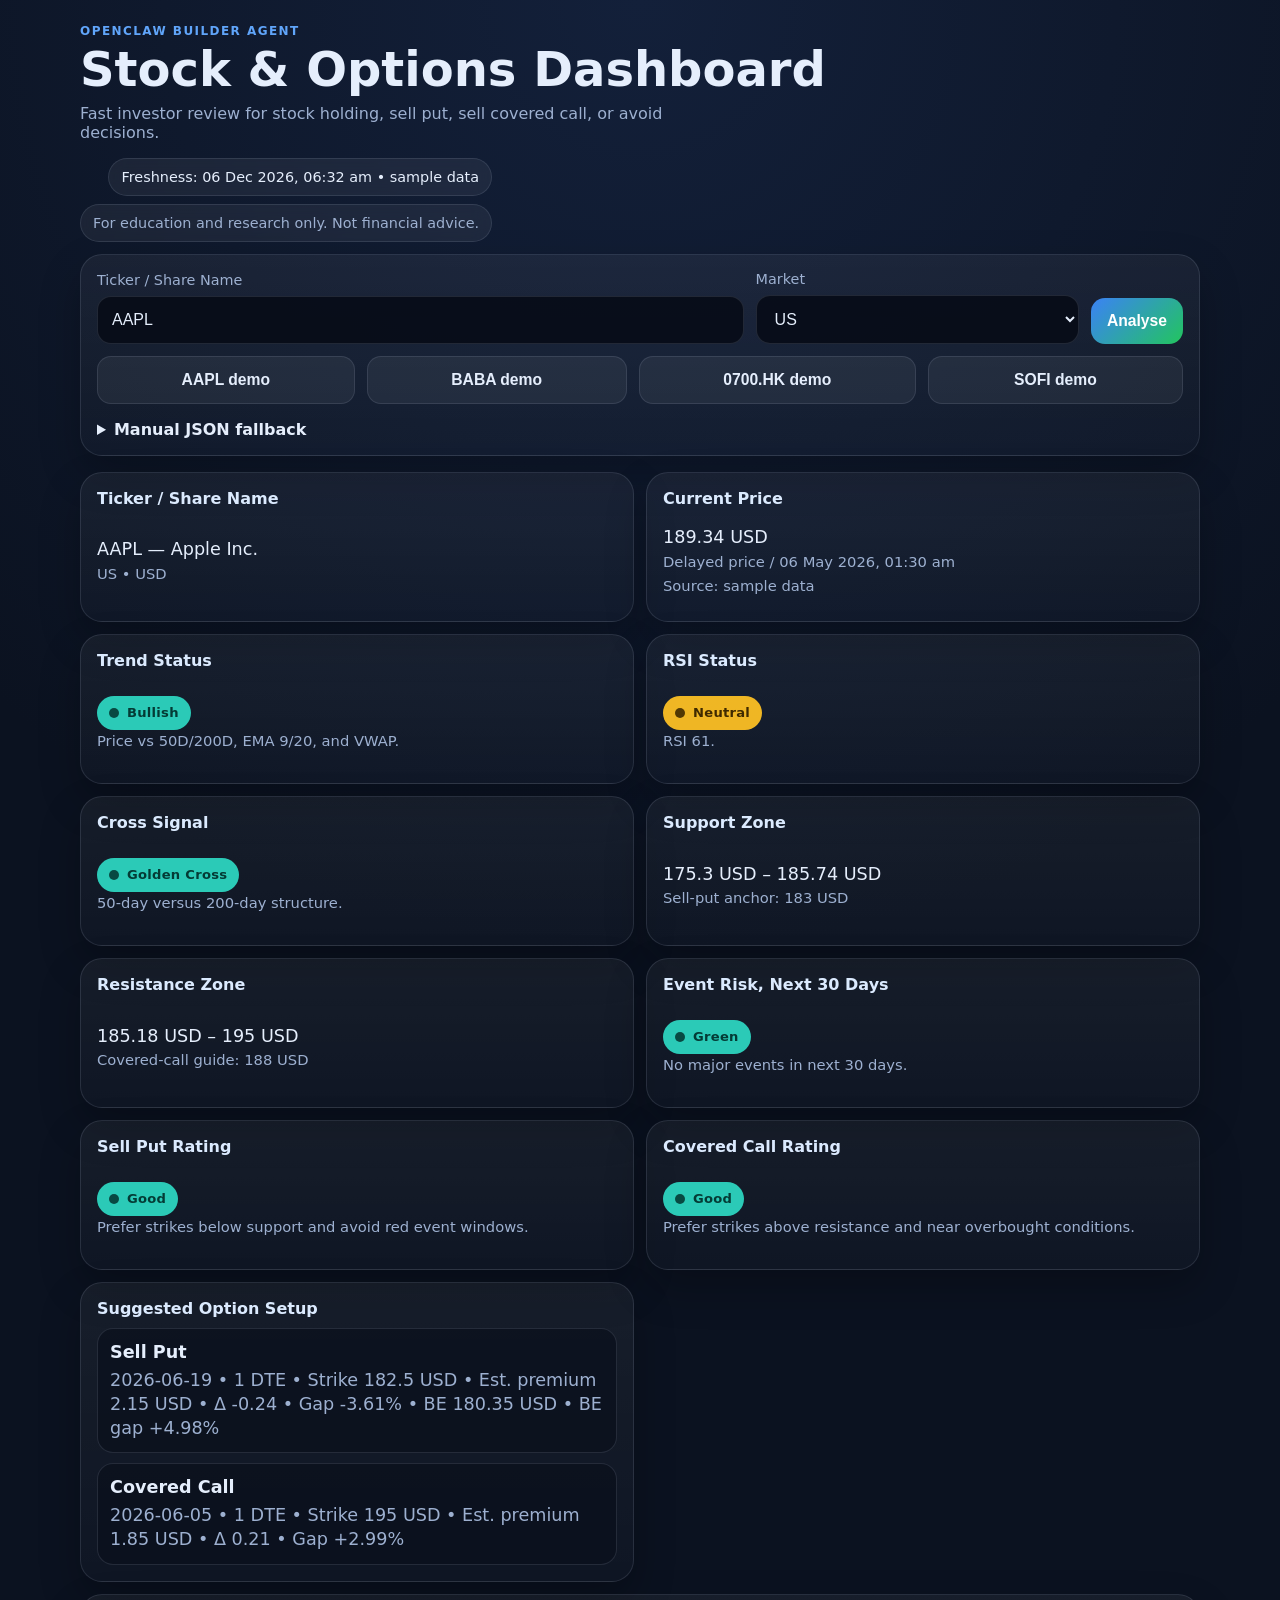
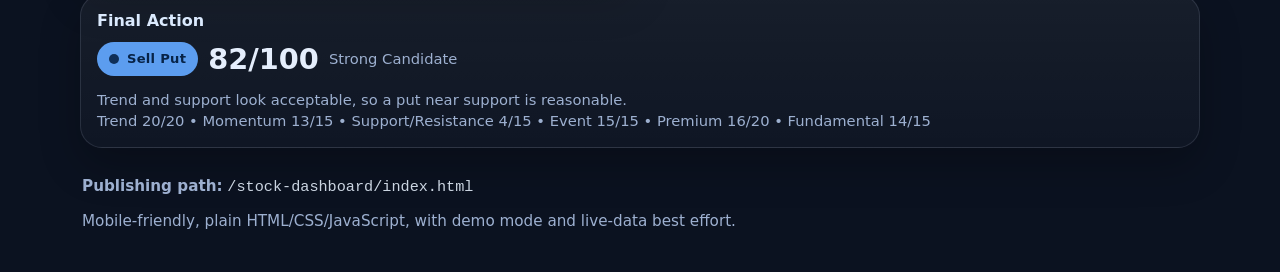
==== stock-dashboard/index.html @ 0b7c3c91 "Add stock options dashboard" ====
<!DOCTYPE html>
<html lang="en">
<head>
  <meta charset="UTF-8" />
  <meta name="viewport" content="width=device-width, initial-scale=1.0" />
  <meta name="description" content="Compact stock and options analysis dashboard" />
  <title>Stock & Options Dashboard</title>
  <link rel="stylesheet" href="styles.css" />
</head>
<body>
  <header class="hero">
    <div class="hero__copy">
      <p class="eyebrow">OpenClaw Builder Agent</p>
      <h1>Stock & Options Dashboard</h1>
      <p class="lede">Fast investor review for stock holding, sell put, sell covered call, or avoid decisions.</p>
    </div>
    <div class="hero__meta">
      <div class="meta-pill" id="freshness">Freshness: --</div>
      <div class="meta-pill meta-pill--muted">For education and research only. Not financial advice.</div>
    </div>
  </header>

  <main class="shell">
    <section class="controls card">
      <div class="controls__row">
        <label>
          Ticker / Share Name
          <input id="tickerInput" type="text" placeholder="AAPL, BABA, 0700.HK, SOFI" />
        </label>
        <label>
          Market
          <select id="marketSelect">
            <option>US</option>
            <option>HK</option>
            <option>SG</option>
            <option>ETF</option>
            <option>Other</option>
          </select>
        </label>
        <button id="analyzeBtn" class="btn btn--primary">Analyse</button>
      </div>

      <div class="controls__row controls__row--wrap">
        <button class="btn btn--ghost sample-btn" data-sample="AAPL">AAPL demo</button>
        <button class="btn btn--ghost sample-btn" data-sample="BABA">BABA demo</button>
        <button class="btn btn--ghost sample-btn" data-sample="0700.HK">0700.HK demo</button>
        <button class="btn btn--ghost sample-btn" data-sample="SOFI">SOFI demo</button>
      </div>

      <details class="manual">
        <summary>Manual JSON fallback</summary>
        <p>Paste a JSON object here if live retrieval fails.</p>
        <textarea id="manualJson" spellcheck="false" rows="10">{
  "ticker": "AAPL",
  "company": "Apple Inc.",
  "market": "US",
  "currency": "USD",
  "price": 189.34,
  "priceTimestamp": "2026-05-06T09:30:00+08:00",
  "ma50": 182.1,
  "ma200": 175.3,
  "ema9": 188.7,
  "ema20": 186.9,
  "vwap": 188.0,
  "rsi": 61,
  "support": 183.0,
  "resistance": 195.0,
  "events": [
    {"date": "2026-05-12", "label": "Earnings", "type": "earnings"}
  ]
}</textarea>
        <div class="controls__row controls__row--wrap manual__actions">
          <button id="applyJsonBtn" class="btn btn--ghost">Use JSON</button>
          <span class="hint">Accepts fields like price, ma50, ma200, rsi, support, resistance, events, optionChain.</span>
        </div>
      </details>
    </section>

    <section id="result" class="dashboard card-grid" aria-live="polite"></section>

    <section class="footer-note">
      <p><strong>Publishing path:</strong> <code>/stock-dashboard/index.html</code></p>
      <p>Mobile-friendly, plain HTML/CSS/JavaScript, with demo mode and live-data best effort.</p>
    </section>
  </main>

  <script src="app.js"></script>
</body>
</html>
---- stock-dashboard/styles.css ----
:root {
  --bg: #0b1220;
  --panel: #121a2d;
  --panel-2: #0f1728;
  --text: #e5eefc;
  --muted: #9db0d0;
  --line: rgba(148, 163, 184, 0.18);
  --green: #2dd4bf;
  --yellow: #fbbf24;
  --red: #fb7185;
  --blue: #60a5fa;
  --shadow: 0 18px 42px rgba(0, 0, 0, 0.24);
}

* { box-sizing: border-box; }
html, body { margin: 0; min-height: 100%; }
body {
  font-family: Inter, system-ui, -apple-system, BlinkMacSystemFont, "Segoe UI", sans-serif;
  background: radial-gradient(circle at top, #13203a 0%, var(--bg) 48%);
  color: var(--text);
}

.hero, .shell { width: min(1120px, calc(100% - 24px)); margin: 0 auto; }
.hero {
  padding: 24px 0 12px;
  display: flex; gap: 16px; align-items: flex-end; justify-content: space-between; flex-wrap: wrap;
}
.hero h1 { margin: 0; font-size: clamp(1.8rem, 4vw, 3rem); line-height: 1.05; }
.eyebrow {
  margin: 0 0 6px; text-transform: uppercase; letter-spacing: .12em; color: var(--blue); font-size: .75rem; font-weight: 700;
}
.lede { margin: 10px 0 0; color: var(--muted); max-width: 60ch; }
.hero__meta { display: flex; flex-direction: column; gap: 8px; align-items: flex-end; }
.meta-pill {
  padding: 10px 12px; border-radius: 999px; background: rgba(255,255,255,0.06); border: 1px solid var(--line);
  backdrop-filter: blur(8px); font-size: .9rem;
}
.meta-pill--muted { color: var(--muted); }

.card {
  background: linear-gradient(180deg, rgba(255,255,255,0.05), rgba(255,255,255,0.02));
  border: 1px solid var(--line); border-radius: 22px; box-shadow: var(--shadow);
}
.controls { padding: 16px; margin-bottom: 16px; }
.controls__row { display: grid; grid-template-columns: 1.4fr .7fr auto; gap: 12px; align-items: end; }
.controls__row--wrap { grid-template-columns: repeat(auto-fit, minmax(120px, auto)); margin-top: 12px; }
label { display: grid; gap: 8px; color: var(--muted); font-size: .9rem; }
input, select, textarea {
  width: 100%; border-radius: 14px; border: 1px solid var(--line); background: rgba(8, 13, 25, 0.95); color: var(--text);
  padding: 14px 14px; font-size: 1rem; outline: none;
}
textarea { resize: vertical; min-height: 220px; font-family: ui-monospace, SFMono-Regular, Consolas, monospace; }
input:focus, select:focus, textarea:focus { border-color: rgba(96, 165, 250, 0.75); box-shadow: 0 0 0 3px rgba(96,165,250,.15); }
.btn {
  border: 0; border-radius: 14px; padding: 14px 16px; font-weight: 700; font-size: .98rem; cursor: pointer;
}
.btn--primary { background: linear-gradient(135deg, #3b82f6, #22c55e); color: white; }
.btn--ghost { background: rgba(255,255,255,0.06); color: var(--text); border: 1px solid var(--line); }
.btn:hover { transform: translateY(-1px); }
.manual { margin-top: 16px; }
.manual summary { cursor: pointer; font-weight: 700; }
.manual p { color: var(--muted); margin: 8px 0 12px; }
.manual__actions { align-items: center; }
.hint { color: var(--muted); font-size: .9rem; }

.card-grid {
  display: grid;
  grid-template-columns: repeat(2, minmax(0, 1fr));
  gap: 12px;
}
.field {
  padding: 16px;
  min-height: 150px;
  display: grid;
  gap: 10px;
}
.field h2 { margin: 0; font-size: 1rem; color: #dbeafe; }
.field__value { font-size: 1.1rem; line-height: 1.35; }
.field__small { color: var(--muted); font-size: .92rem; line-height: 1.45; }
.field--full { grid-column: 1 / -1; }
.badge {
  display: inline-flex; align-items: center; gap: 8px; width: fit-content; padding: 8px 12px;
  border-radius: 999px; font-size: .82rem; font-weight: 700; letter-spacing: .02em;
}
.badge::before { content: ""; width: 10px; height: 10px; border-radius: 50%; background: currentColor; opacity: .9; }
.green { color: #043b35; background: rgba(45, 212, 191, 0.95); }
.yellow { color: #3f2a00; background: rgba(251, 191, 36, 0.95); }
.red { color: #4b1020; background: rgba(251, 113, 133, 0.95); }
.blue { color: #072347; background: rgba(96, 165, 250, 0.95); }
.neutral { color: #0f172a; background: rgba(226, 232, 240, 0.9); }
.stack { display: grid; gap: 10px; }
.setup-item { padding: 12px; border-radius: 16px; border: 1px solid var(--line); background: rgba(10,16,29,.72); }
.setup-item strong { display: block; margin-bottom: 4px; }
.setup-item span { color: var(--muted); }
.score-row { display: flex; gap: 10px; flex-wrap: wrap; align-items: center; }
.score { font-size: 1.8rem; font-weight: 800; }
.footer-note { color: var(--muted); padding: 14px 2px 28px; font-size: .95rem; }
.footer-note code { color: #cbd5e1; }

@media (max-width: 780px) {
  .hero { align-items: flex-start; }
  .hero__meta { align-items: flex-start; }
  .controls__row { grid-template-columns: 1fr; }
  .card-grid { grid-template-columns: 1fr; }
  .field--full { grid-column: auto; }
}
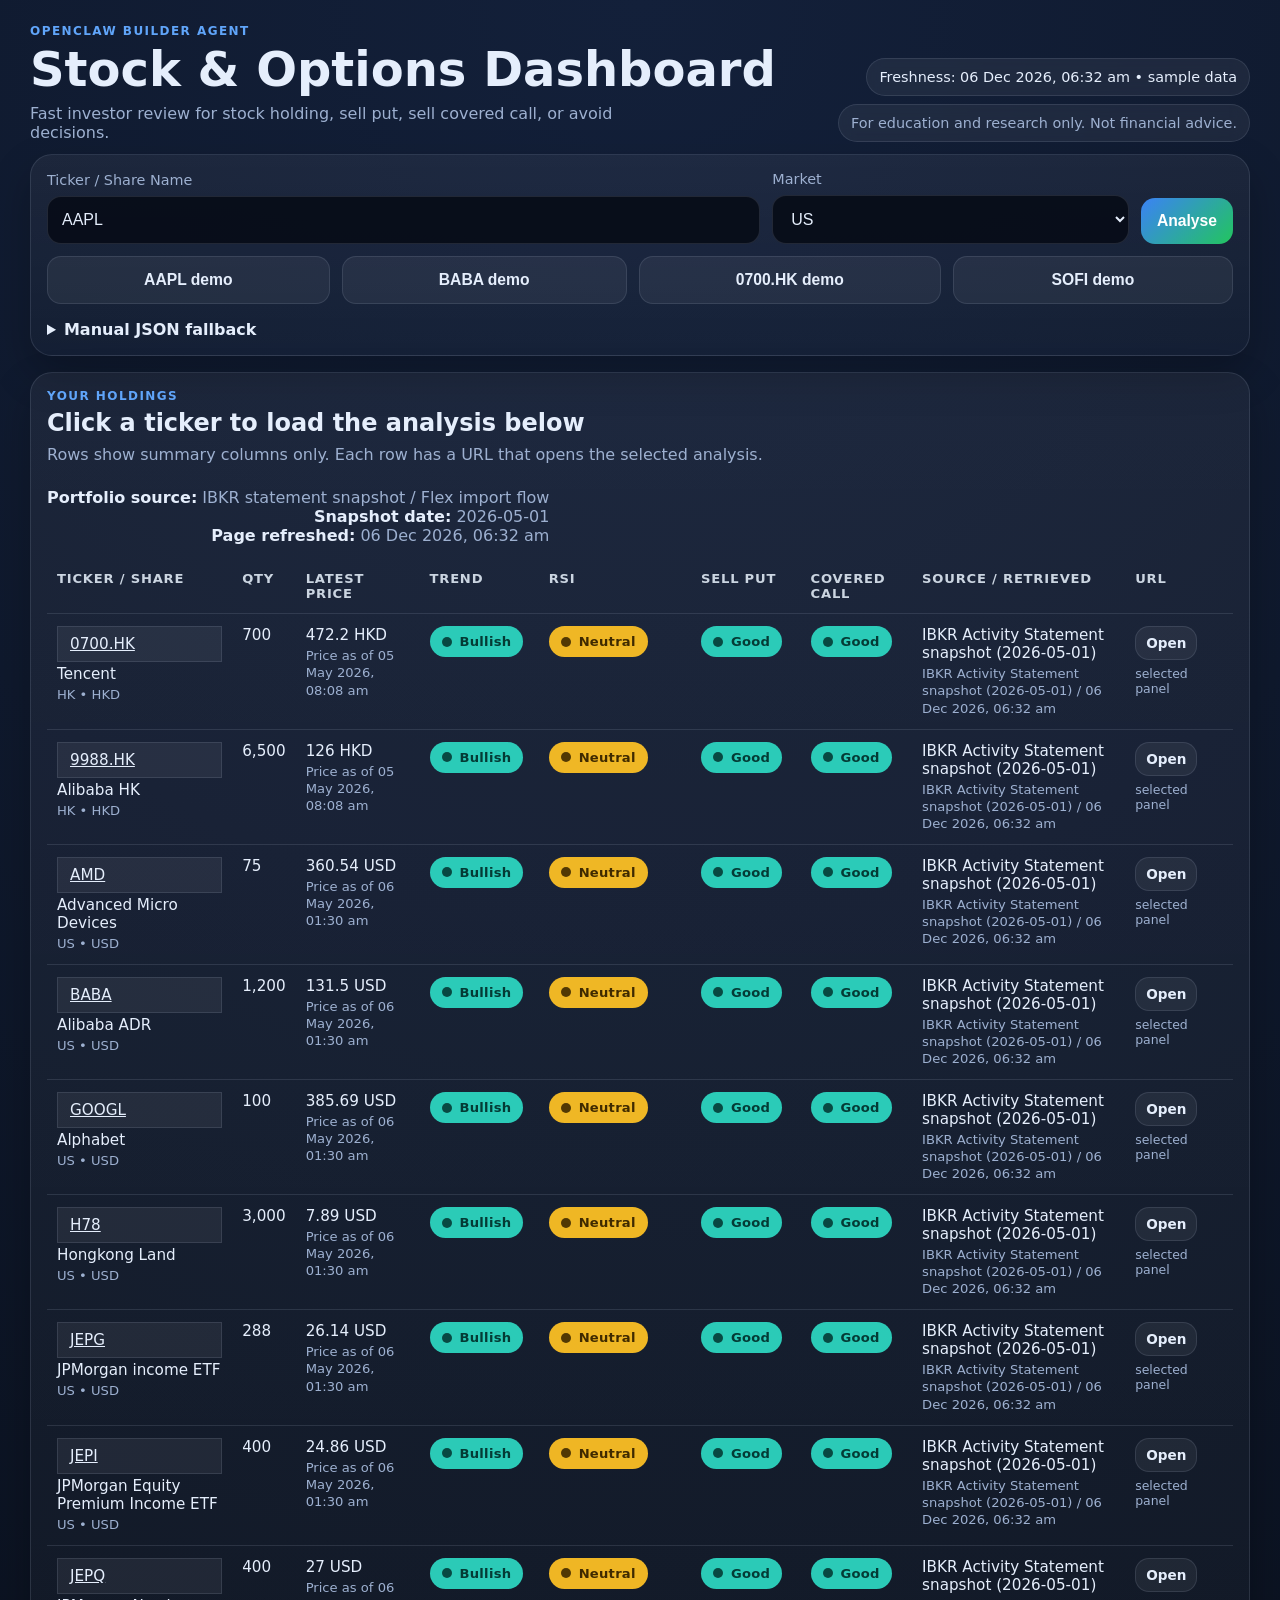
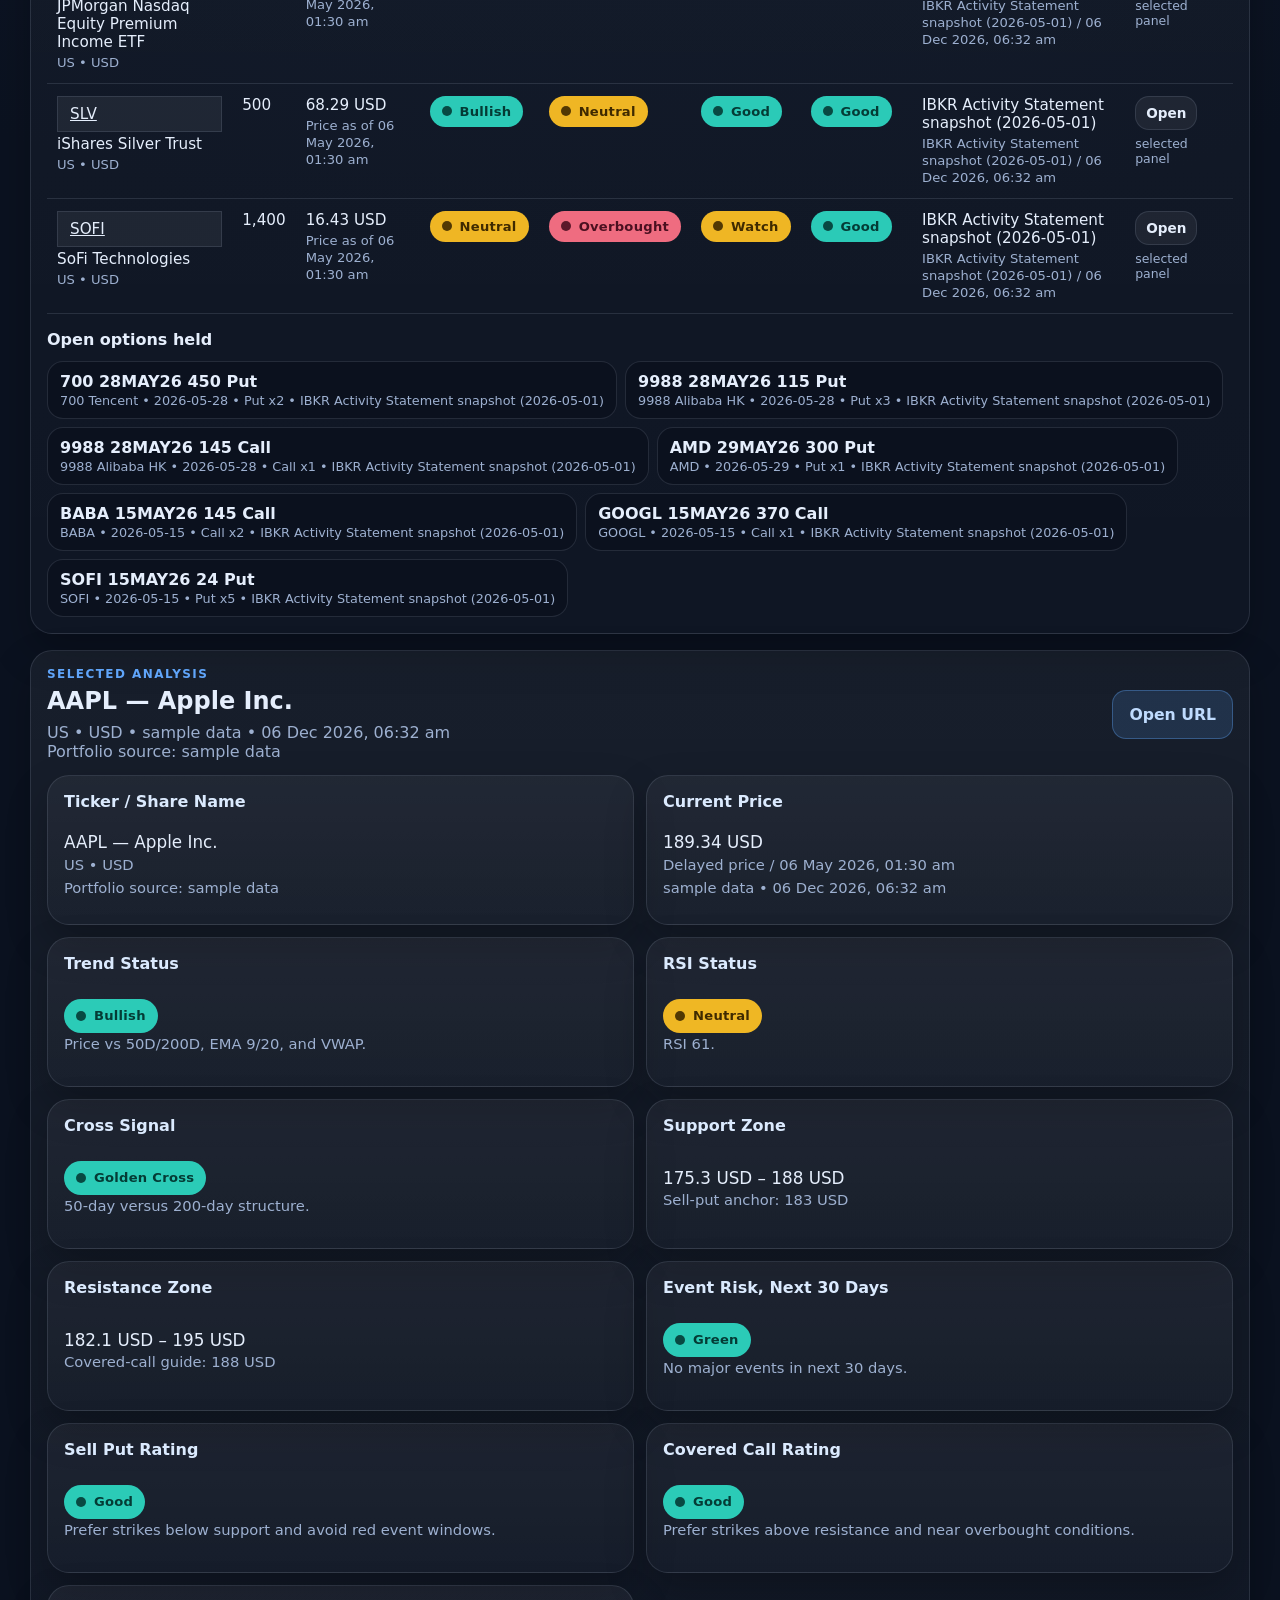
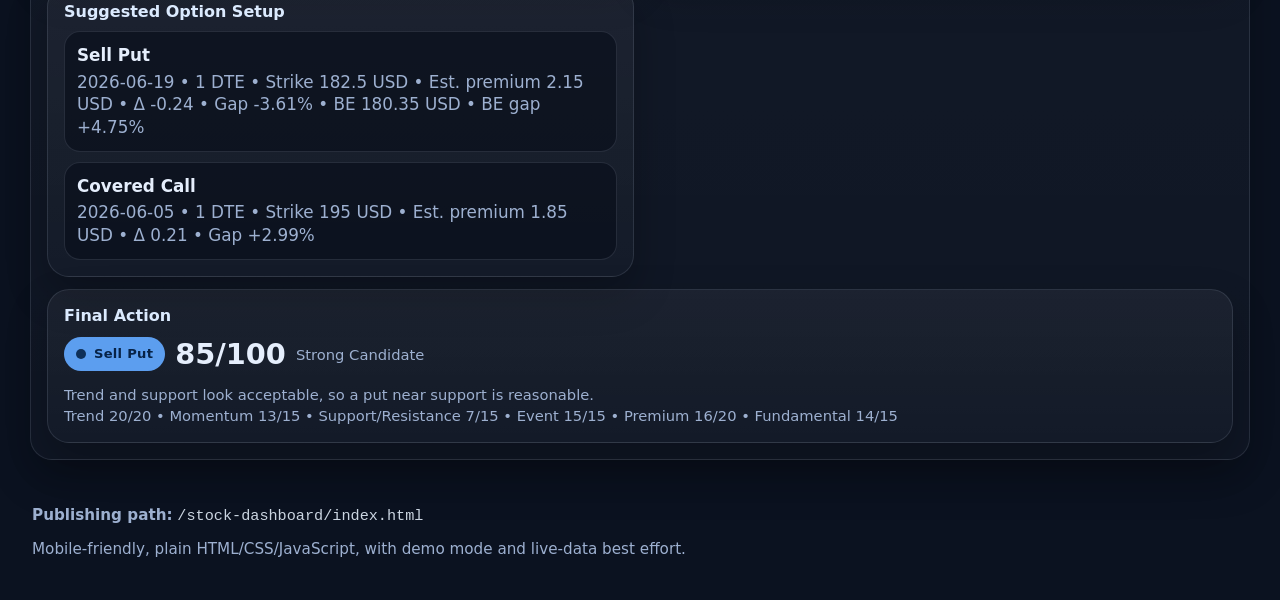
==== commit 6351f144: "Add holdings list and bottom analysis view" ====
--- a/stock-dashboard/index.html
+++ b/stock-dashboard/index.html
@@ -76,7 +76,56 @@
       </details>
     </section>
 
-    <section id="result" class="dashboard card-grid" aria-live="polite"></section>
+    <section class="portfolio card">
+      <div class="section-head">
+        <div>
+          <p class="eyebrow">Your holdings</p>
+          <h2>Click a ticker to load the analysis below</h2>
+          <p class="section-note">Rows show summary columns only. Each row has a URL that opens the selected analysis.</p>
+        </div>
+        <div class="section-note section-note--right">
+          <div><strong>Portfolio source:</strong> IBKR statement snapshot / Flex import flow</div>
+          <div><strong>Snapshot date:</strong> 2026-05-01</div>
+          <div><strong>Page refreshed:</strong> <span id="pageRefresh">--</span></div>
+        </div>
+      </div>
+
+      <div class="table-wrap">
+        <table class="portfolio-table">
+          <thead>
+            <tr>
+              <th>Ticker / Share</th>
+              <th>Qty</th>
+              <th>Latest Price</th>
+              <th>Trend</th>
+              <th>RSI</th>
+              <th>Sell Put</th>
+              <th>Covered Call</th>
+              <th>Source / Retrieved</th>
+              <th>URL</th>
+            </tr>
+          </thead>
+          <tbody id="holdingsBody"></tbody>
+        </table>
+      </div>
+
+      <div class="options-panel">
+        <h3>Open options held</h3>
+        <div id="optionsStrip" class="chip-list"></div>
+      </div>
+    </section>
+
+    <section id="analysis" class="analysis card">
+      <div class="analysis-header">
+        <div>
+          <p class="eyebrow">Selected analysis</p>
+          <h2 id="selectedTitle">Select a ticker above</h2>
+          <p id="selectedMeta" class="section-note">Source and retrieval info will appear here.</p>
+        </div>
+        <a id="selectedLink" class="analysis-link" href="#">Open URL</a>
+      </div>
+      <div id="result" class="dashboard card-grid" aria-live="polite"></div>
+    </section>
 
     <section class="footer-note">
       <p><strong>Publishing path:</strong> <code>/stock-dashboard/index.html</code></p>
--- a/stock-dashboard/styles.css
+++ b/stock-dashboard/styles.css
@@ -20,12 +20,14 @@
   color: var(--text);
 }
 
-.hero, .shell { width: min(1120px, calc(100% - 24px)); margin: 0 auto; }
+a { color: inherit; }
+.hero, .shell { width: min(1220px, calc(100% - 24px)); margin: 0 auto; }
 .hero {
   padding: 24px 0 12px;
   display: flex; gap: 16px; align-items: flex-end; justify-content: space-between; flex-wrap: wrap;
 }
-.hero h1 { margin: 0; font-size: clamp(1.8rem, 4vw, 3rem); line-height: 1.05; }
+.hero h1, .section-head h2, .analysis-header h2 { margin: 0; }
+.hero h1 { font-size: clamp(1.8rem, 4vw, 3rem); line-height: 1.05; }
 .eyebrow {
   margin: 0 0 6px; text-transform: uppercase; letter-spacing: .12em; color: var(--blue); font-size: .75rem; font-weight: 700;
 }
@@ -41,7 +43,7 @@
   background: linear-gradient(180deg, rgba(255,255,255,0.05), rgba(255,255,255,0.02));
   border: 1px solid var(--line); border-radius: 22px; box-shadow: var(--shadow);
 }
-.controls { padding: 16px; margin-bottom: 16px; }
+.controls, .portfolio, .analysis { padding: 16px; margin-bottom: 16px; }
 .controls__row { display: grid; grid-template-columns: 1.4fr .7fr auto; gap: 12px; align-items: end; }
 .controls__row--wrap { grid-template-columns: repeat(auto-fit, minmax(120px, auto)); margin-top: 12px; }
 label { display: grid; gap: 8px; color: var(--muted); font-size: .9rem; }
@@ -51,19 +53,54 @@
 }
 textarea { resize: vertical; min-height: 220px; font-family: ui-monospace, SFMono-Regular, Consolas, monospace; }
 input:focus, select:focus, textarea:focus { border-color: rgba(96, 165, 250, 0.75); box-shadow: 0 0 0 3px rgba(96,165,250,.15); }
-.btn {
-  border: 0; border-radius: 14px; padding: 14px 16px; font-weight: 700; font-size: .98rem; cursor: pointer;
+.btn, .analysis-link, .row-link {
+  border: 0; border-radius: 14px; padding: 14px 16px; font-weight: 700; font-size: .98rem; cursor: pointer; text-decoration: none;
 }
 .btn--primary { background: linear-gradient(135deg, #3b82f6, #22c55e); color: white; }
 .btn--ghost { background: rgba(255,255,255,0.06); color: var(--text); border: 1px solid var(--line); }
-.btn:hover { transform: translateY(-1px); }
+.btn:hover, .analysis-link:hover, .row-link:hover { transform: translateY(-1px); }
 .manual { margin-top: 16px; }
 .manual summary { cursor: pointer; font-weight: 700; }
-.manual p { color: var(--muted); margin: 8px 0 12px; }
+.manual p, .section-note { color: var(--muted); margin: 8px 0 0; }
 .manual__actions { align-items: center; }
 .hint { color: var(--muted); font-size: .9rem; }
 
-.card-grid {
+.section-head, .analysis-header {
+  display: flex; justify-content: space-between; gap: 16px; align-items: flex-start; flex-wrap: wrap;
+}
+.section-note--right { text-align: right; }
+.section-note strong { color: var(--text); }
+
+.table-wrap { overflow-x: auto; margin-top: 14px; }
+.portfolio-table {
+  width: 100%; border-collapse: collapse; min-width: 1100px; font-size: .95rem;
+}
+.portfolio-table th, .portfolio-table td {
+  padding: 12px 10px; border-bottom: 1px solid var(--line); vertical-align: top; text-align: left;
+}
+.portfolio-table th { color: #cbd5e1; font-weight: 700; font-size: .82rem; text-transform: uppercase; letter-spacing: .06em; }
+.portfolio-table tbody tr { transition: background .15s ease; }
+.portfolio-table tbody tr:hover { background: rgba(255,255,255,0.04); }
+.portfolio-table tbody tr.is-selected { background: rgba(96, 165, 250, 0.12); }
+.cell-stack { display: grid; gap: 3px; }
+.cell-sub { color: var(--muted); font-size: .82rem; line-height: 1.3; }
+.link-chip, .row-link {
+  display: inline-flex; align-items: center; gap: 6px; padding: 8px 12px;
+  background: rgba(255,255,255,0.06); border: 1px solid var(--line); color: var(--text); white-space: nowrap;
+}
+.row-link { padding: 8px 10px; font-size: .85rem; }
+.row-mini { margin-top: 6px; display: inline-block; color: var(--muted); font-size: .78rem; }
+
+.options-panel { margin-top: 16px; }
+.options-panel h3 { margin: 0 0 12px; font-size: 1rem; }
+.chip-list { display: flex; gap: 8px; flex-wrap: wrap; }
+.option-chip {
+  display: inline-flex; flex-direction: column; gap: 2px; min-width: 160px; padding: 10px 12px;
+  border-radius: 16px; border: 1px solid var(--line); background: rgba(10,16,29,.72); color: var(--text); text-decoration: none;
+}
+.option-chip span { color: var(--muted); font-size: .8rem; }
+
+.dashboard {
   display: grid;
   grid-template-columns: repeat(2, minmax(0, 1fr));
   gap: 12px;
@@ -75,7 +112,7 @@
   gap: 10px;
 }
 .field h2 { margin: 0; font-size: 1rem; color: #dbeafe; }
-.field__value { font-size: 1.1rem; line-height: 1.35; }
+.field__value { font-size: 1.05rem; line-height: 1.35; }
 .field__small { color: var(--muted); font-size: .92rem; line-height: 1.45; }
 .field--full { grid-column: 1 / -1; }
 .badge {
@@ -94,6 +131,8 @@
 .setup-item span { color: var(--muted); }
 .score-row { display: flex; gap: 10px; flex-wrap: wrap; align-items: center; }
 .score { font-size: 1.8rem; font-weight: 800; }
+.analysis-header { margin-bottom: 14px; }
+.analysis-link { background: rgba(96, 165, 250, 0.15); border: 1px solid rgba(96, 165, 250, 0.35); color: #bfdbfe; align-self: center; }
 .footer-note { color: var(--muted); padding: 14px 2px 28px; font-size: .95rem; }
 .footer-note code { color: #cbd5e1; }
 
@@ -101,6 +140,8 @@
   .hero { align-items: flex-start; }
   .hero__meta { align-items: flex-start; }
   .controls__row { grid-template-columns: 1fr; }
-  .card-grid { grid-template-columns: 1fr; }
+  .dashboard { grid-template-columns: 1fr; }
   .field--full { grid-column: auto; }
+  .section-head { flex-direction: column; }
+  .section-note--right { text-align: left; }
 }
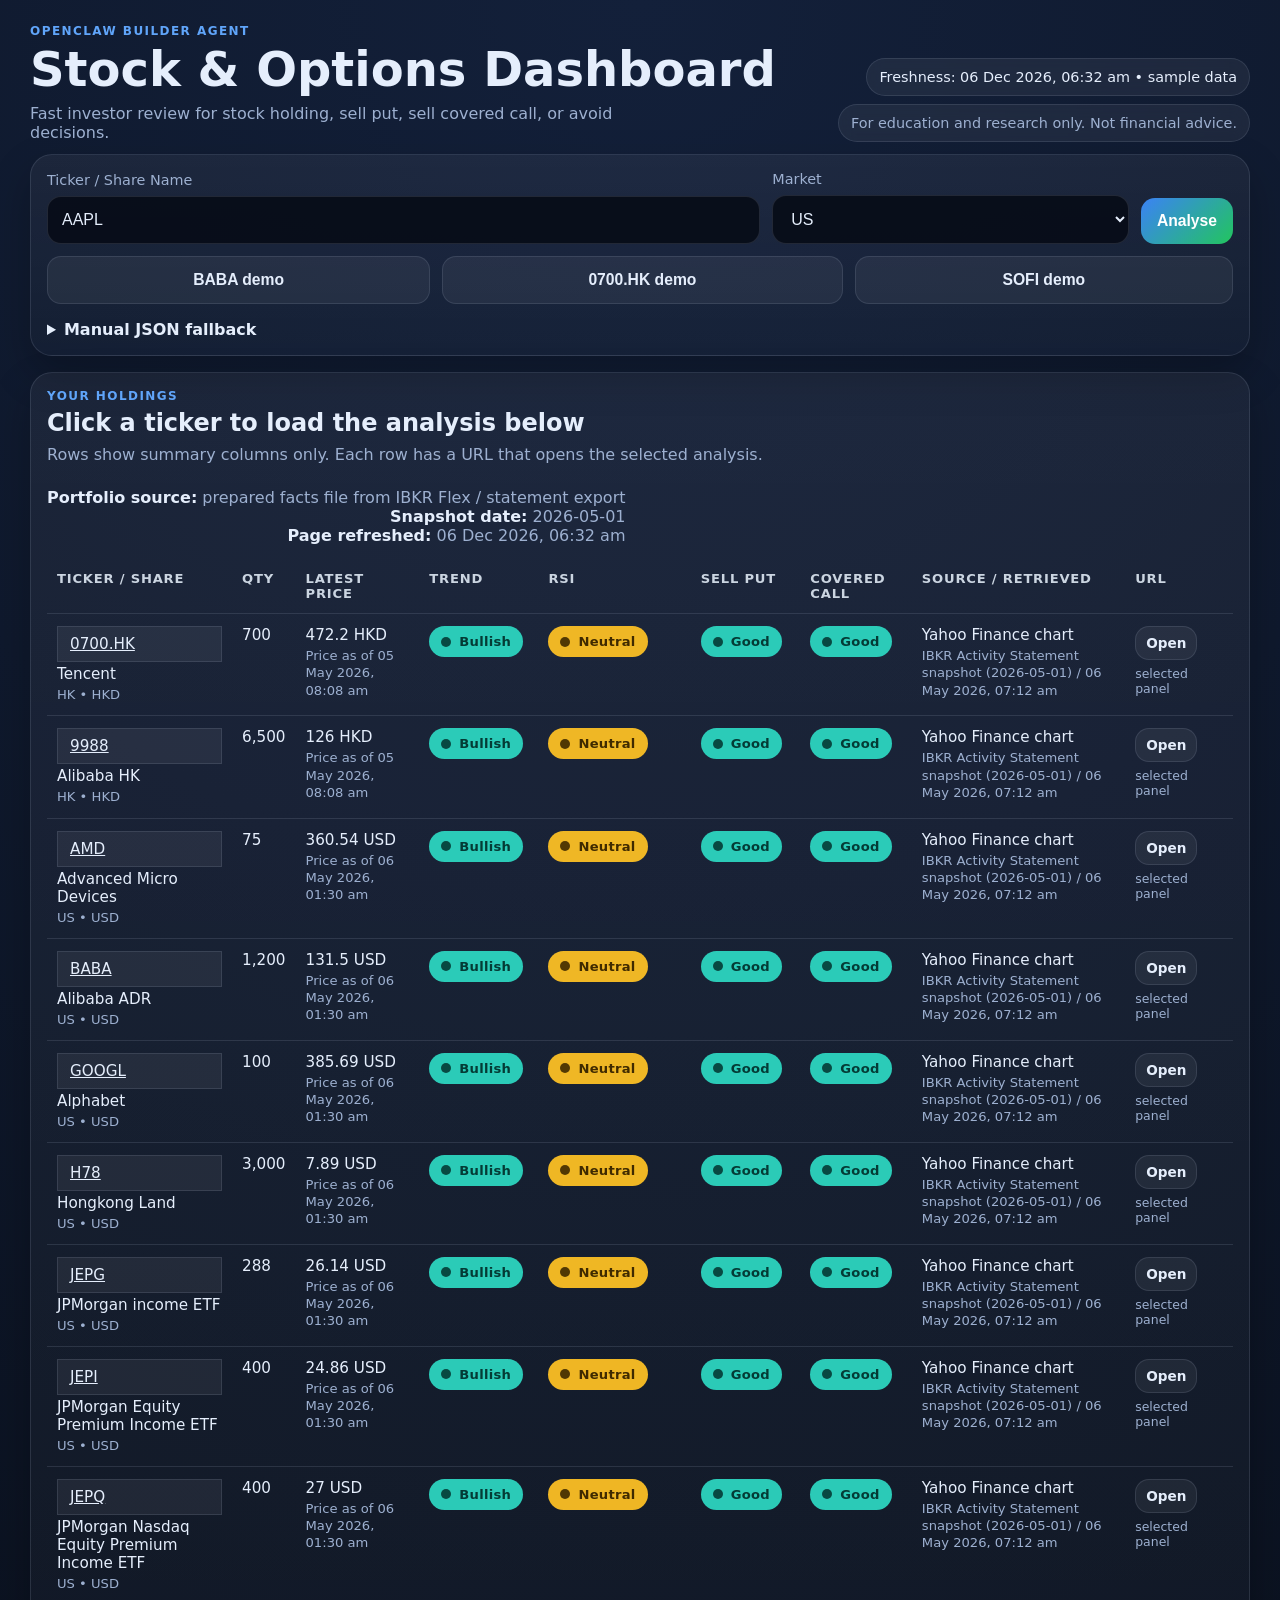
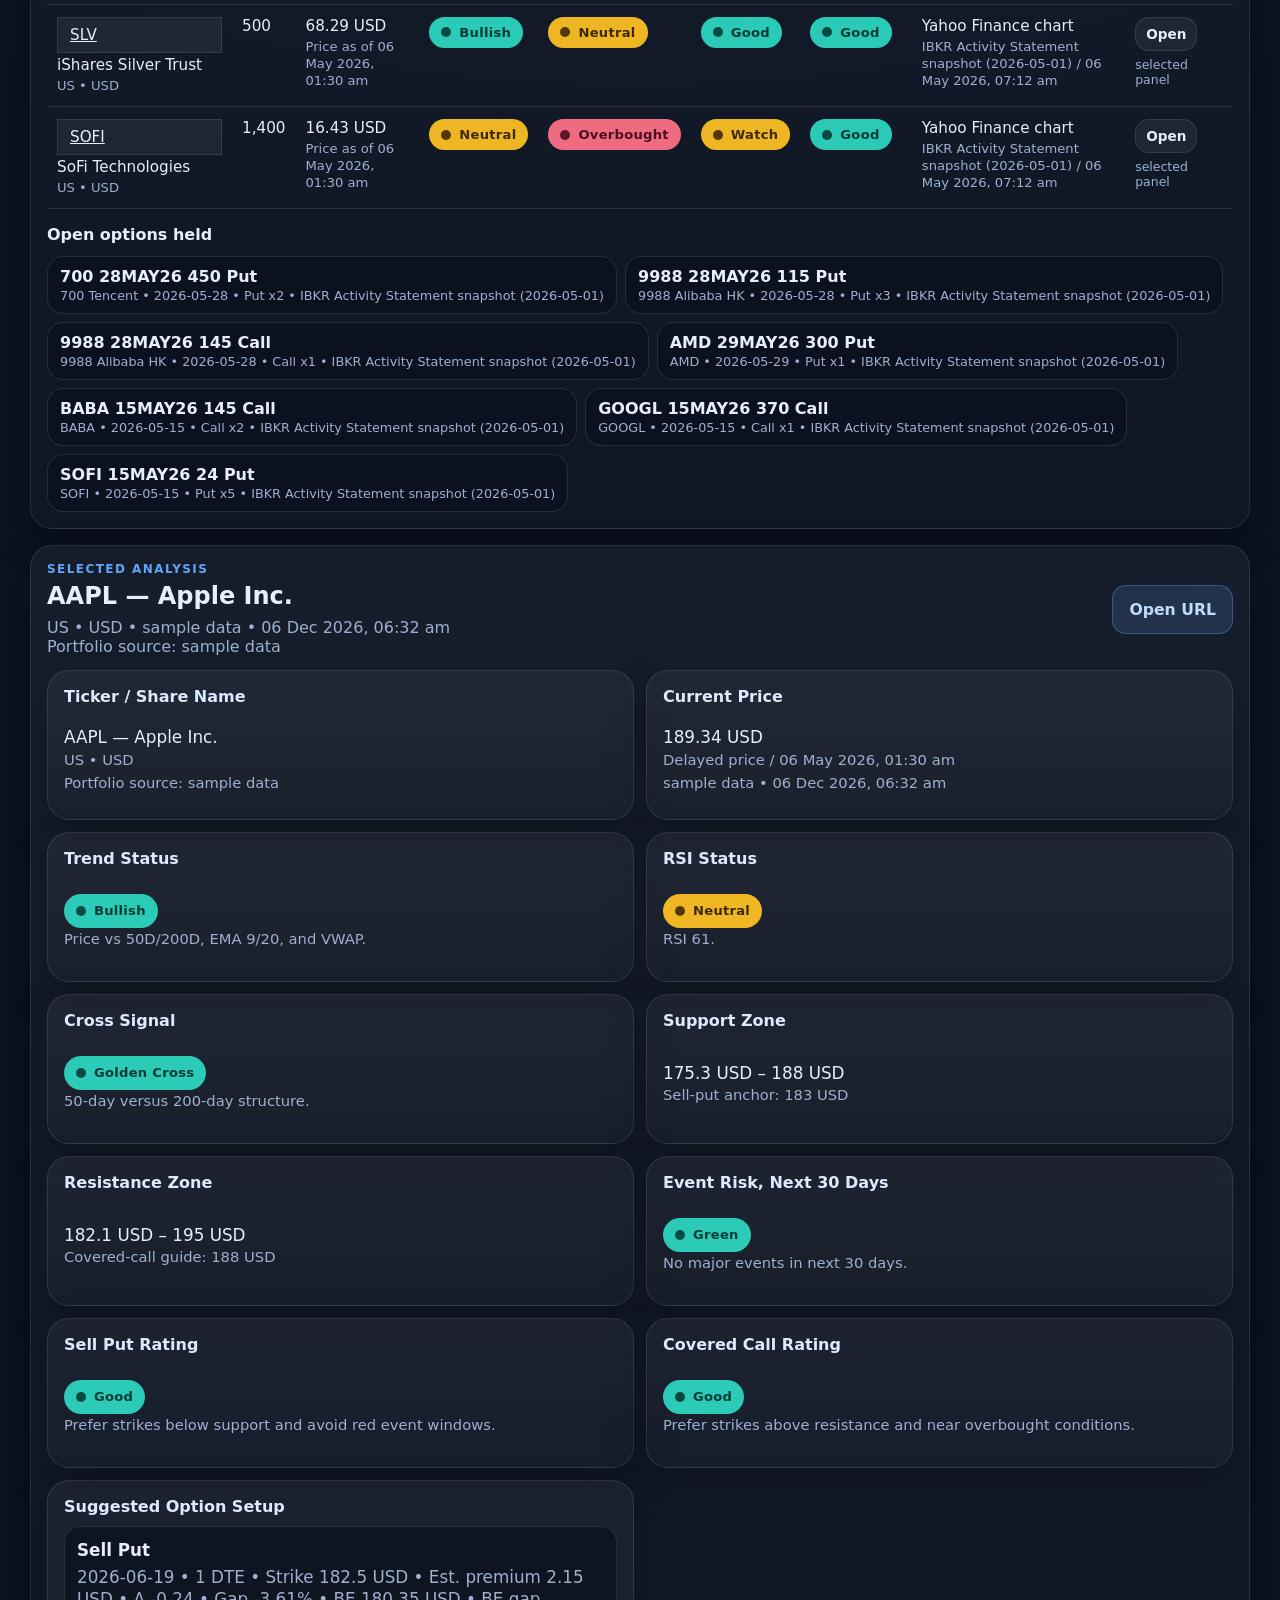
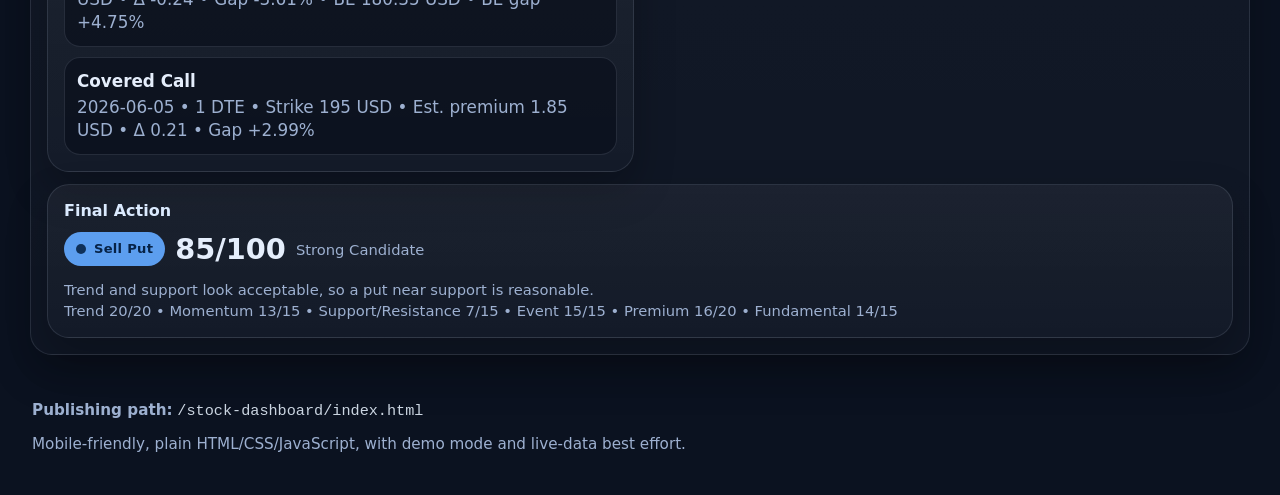
==== commit d1f47103: "Decouple prepared facts from dashboard" ====
--- a/stock-dashboard/index.html
+++ b/stock-dashboard/index.html
@@ -41,7 +41,6 @@
       </div>
 
       <div class="controls__row controls__row--wrap">
-        <button class="btn btn--ghost sample-btn" data-sample="AAPL">AAPL demo</button>
         <button class="btn btn--ghost sample-btn" data-sample="BABA">BABA demo</button>
         <button class="btn btn--ghost sample-btn" data-sample="0700.HK">0700.HK demo</button>
         <button class="btn btn--ghost sample-btn" data-sample="SOFI">SOFI demo</button>
@@ -84,7 +83,7 @@
           <p class="section-note">Rows show summary columns only. Each row has a URL that opens the selected analysis.</p>
         </div>
         <div class="section-note section-note--right">
-          <div><strong>Portfolio source:</strong> IBKR statement snapshot / Flex import flow</div>
+          <div><strong>Portfolio source:</strong> prepared facts file from IBKR Flex / statement export</div>
           <div><strong>Snapshot date:</strong> 2026-05-01</div>
           <div><strong>Page refreshed:</strong> <span id="pageRefresh">--</span></div>
         </div>
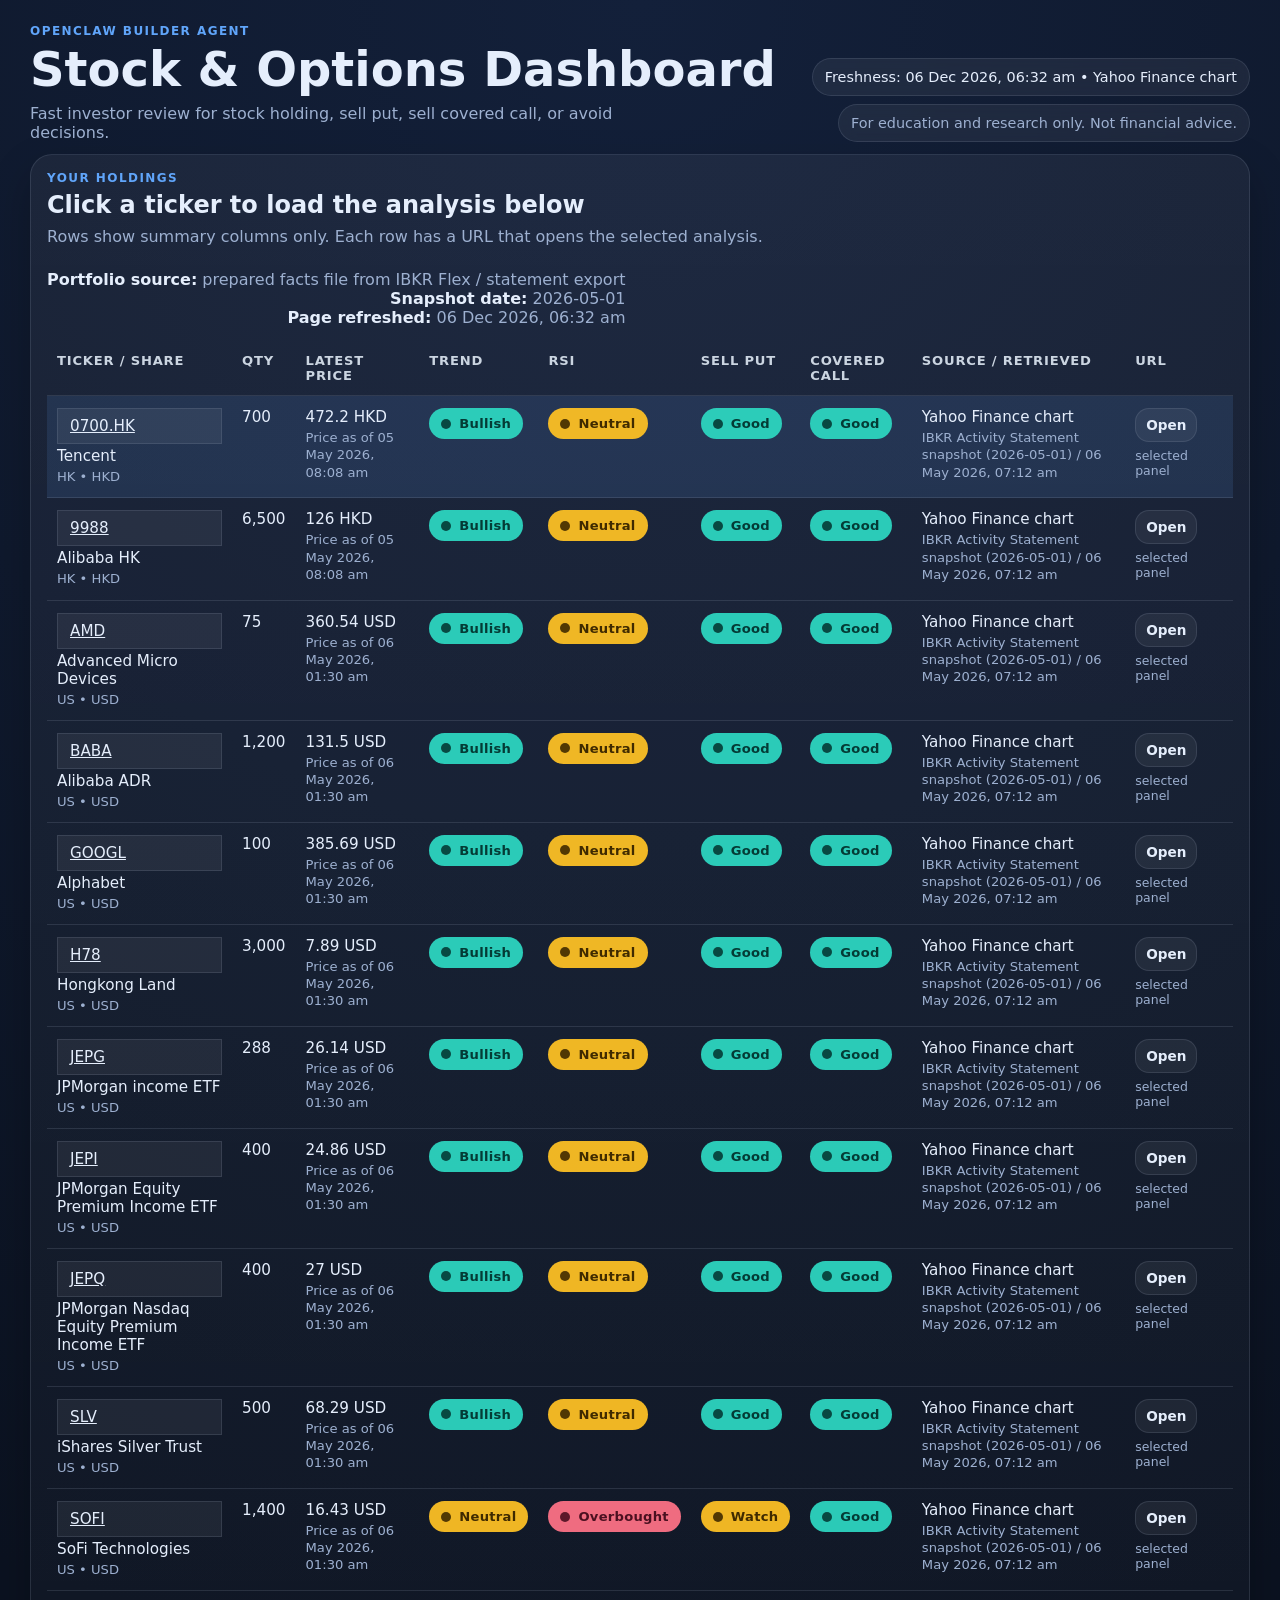
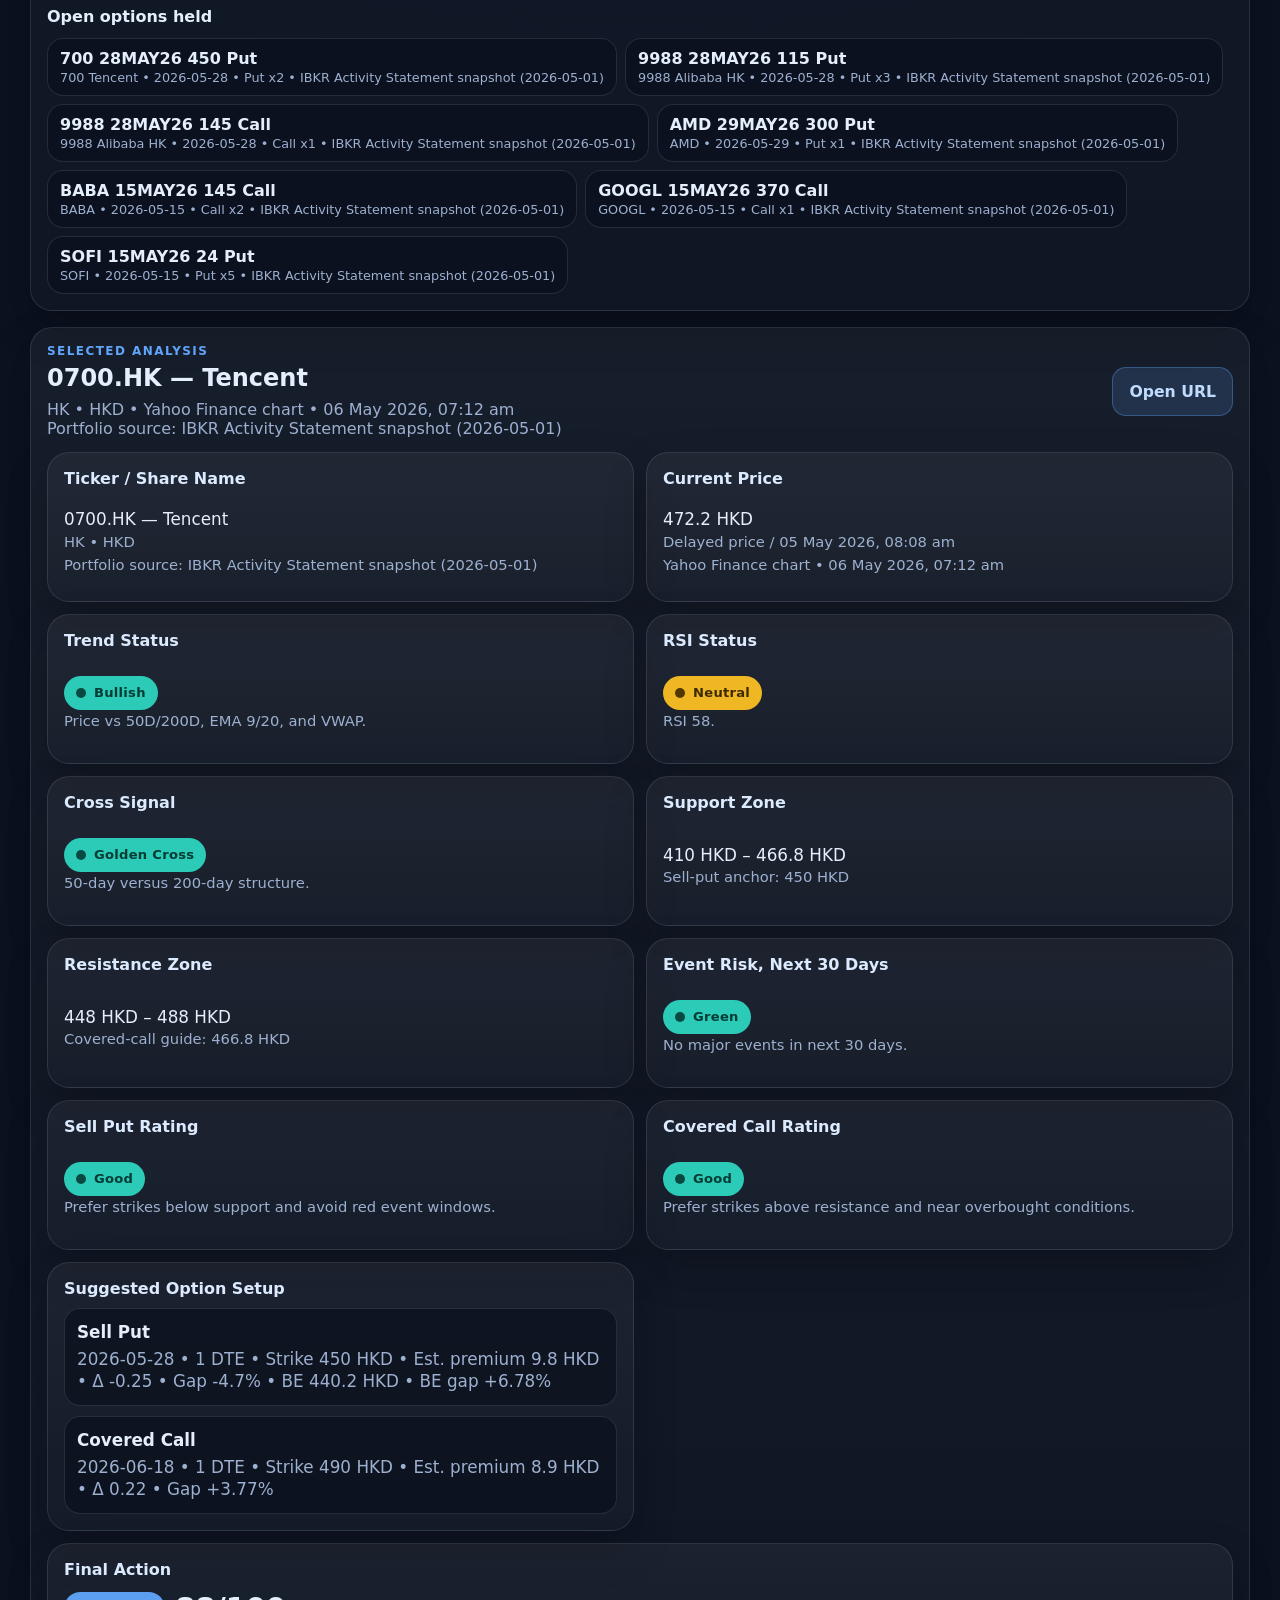
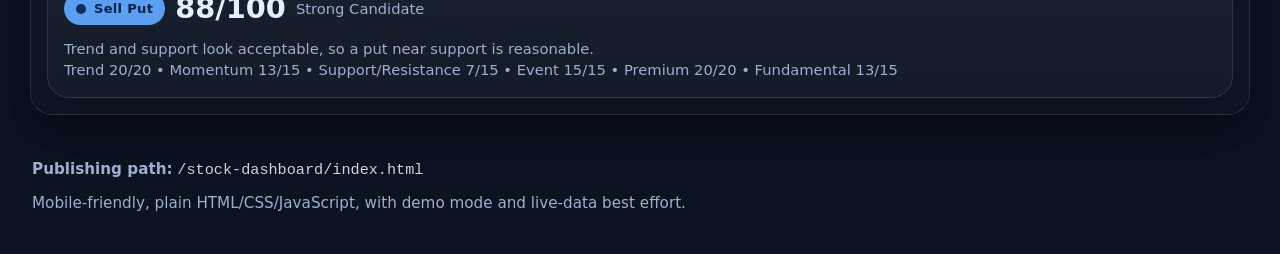
==== commit 6aead05a: "Make dashboard list-only" ====
--- a/stock-dashboard/index.html
+++ b/stock-dashboard/index.html
@@ -21,60 +21,6 @@
   </header>
 
   <main class="shell">
-    <section class="controls card">
-      <div class="controls__row">
-        <label>
-          Ticker / Share Name
-          <input id="tickerInput" type="text" placeholder="AAPL, BABA, 0700.HK, SOFI" />
-        </label>
-        <label>
-          Market
-          <select id="marketSelect">
-            <option>US</option>
-            <option>HK</option>
-            <option>SG</option>
-            <option>ETF</option>
-            <option>Other</option>
-          </select>
-        </label>
-        <button id="analyzeBtn" class="btn btn--primary">Analyse</button>
-      </div>
-
-      <div class="controls__row controls__row--wrap">
-        <button class="btn btn--ghost sample-btn" data-sample="BABA">BABA demo</button>
-        <button class="btn btn--ghost sample-btn" data-sample="0700.HK">0700.HK demo</button>
-        <button class="btn btn--ghost sample-btn" data-sample="SOFI">SOFI demo</button>
-      </div>
-
-      <details class="manual">
-        <summary>Manual JSON fallback</summary>
-        <p>Paste a JSON object here if live retrieval fails.</p>
-        <textarea id="manualJson" spellcheck="false" rows="10">{
-  "ticker": "AAPL",
-  "company": "Apple Inc.",
-  "market": "US",
-  "currency": "USD",
-  "price": 189.34,
-  "priceTimestamp": "2026-05-06T09:30:00+08:00",
-  "ma50": 182.1,
-  "ma200": 175.3,
-  "ema9": 188.7,
-  "ema20": 186.9,
-  "vwap": 188.0,
-  "rsi": 61,
-  "support": 183.0,
-  "resistance": 195.0,
-  "events": [
-    {"date": "2026-05-12", "label": "Earnings", "type": "earnings"}
-  ]
-}</textarea>
-        <div class="controls__row controls__row--wrap manual__actions">
-          <button id="applyJsonBtn" class="btn btn--ghost">Use JSON</button>
-          <span class="hint">Accepts fields like price, ma50, ma200, rsi, support, resistance, events, optionChain.</span>
-        </div>
-      </details>
-    </section>
-
     <section class="portfolio card">
       <div class="section-head">
         <div>
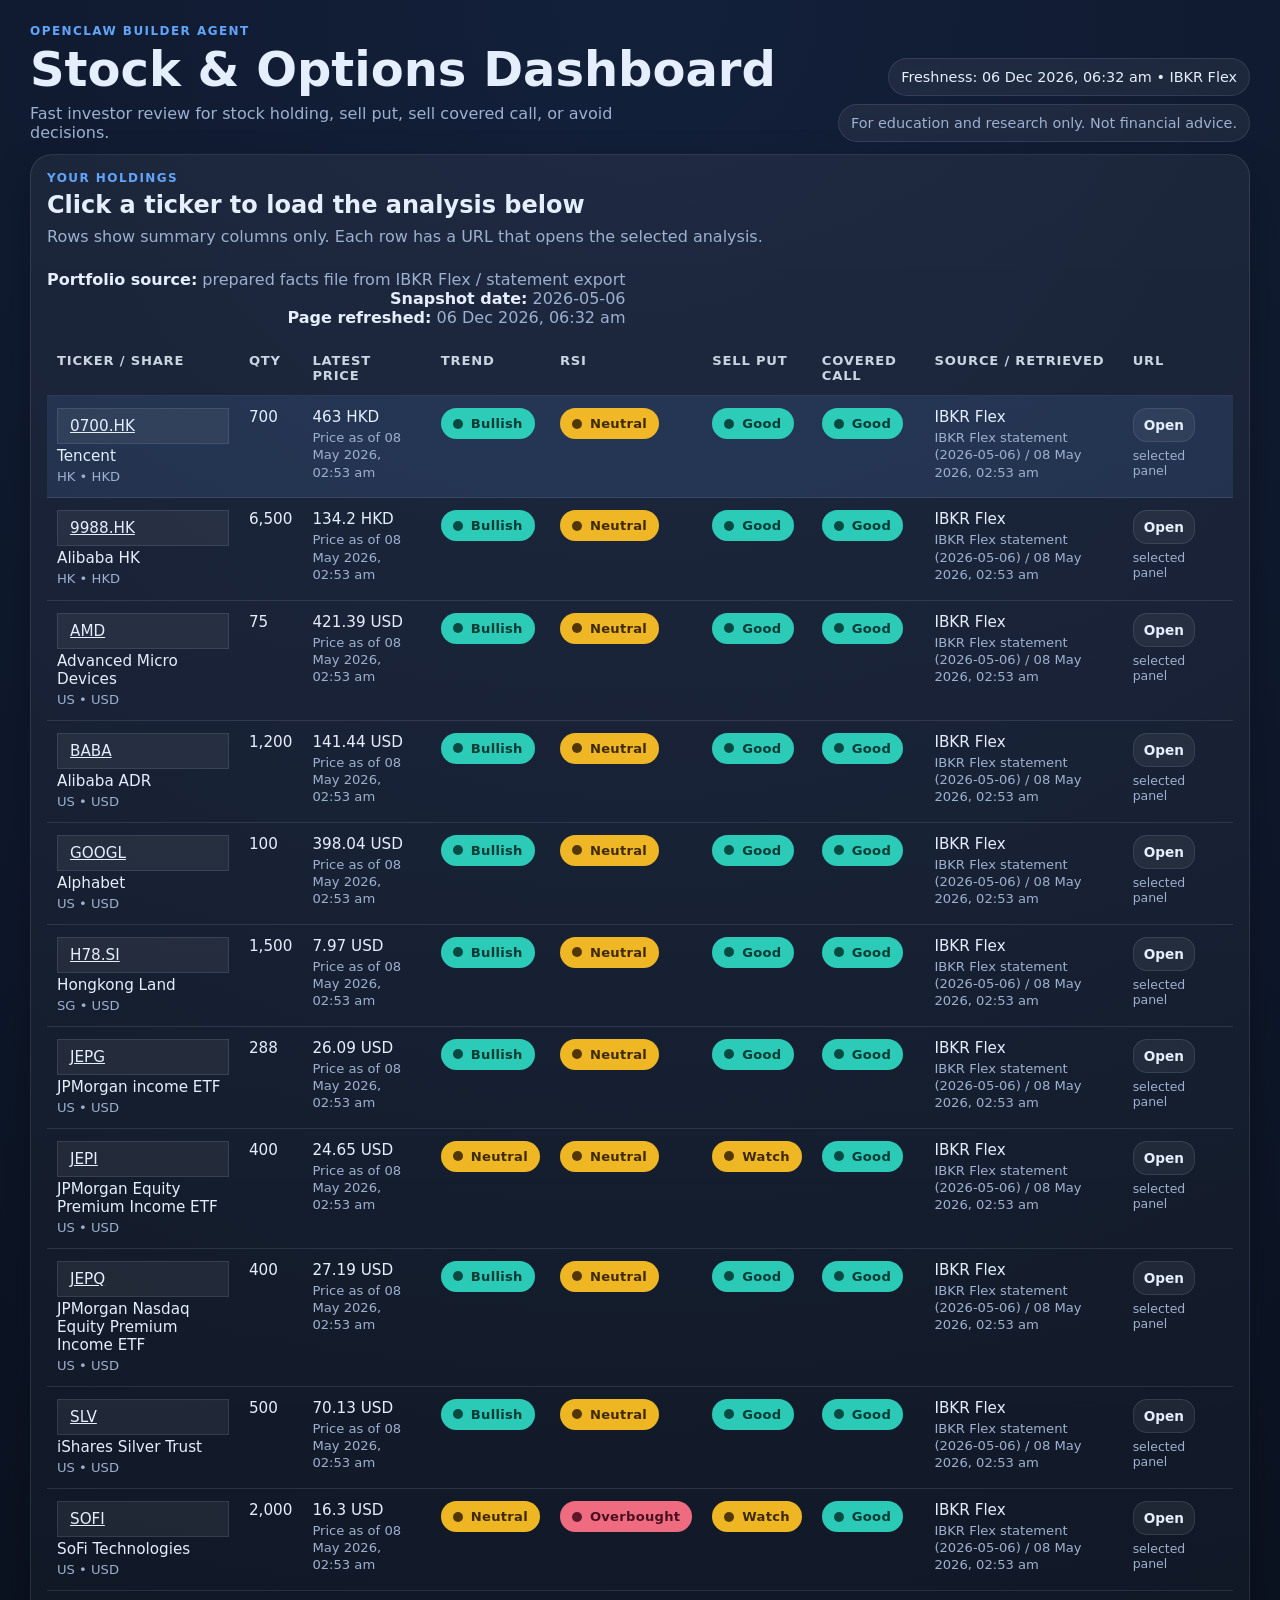
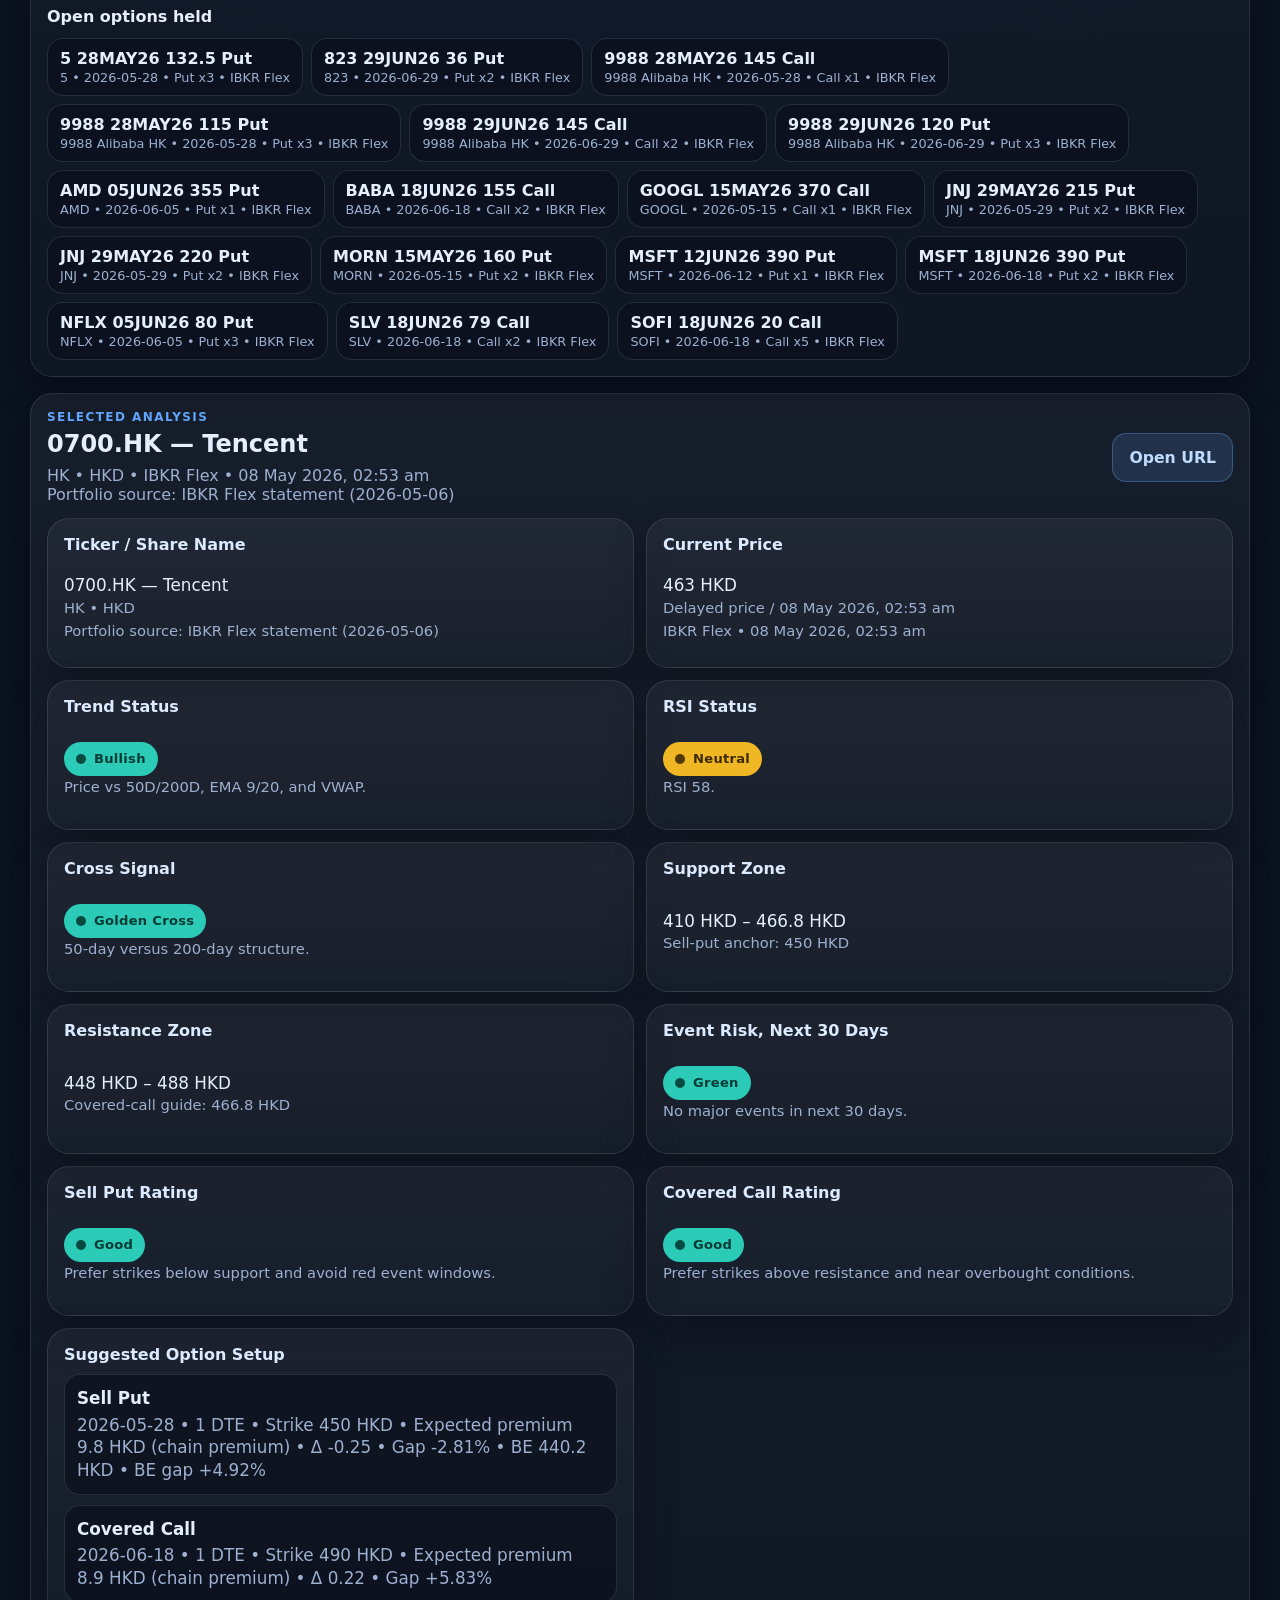
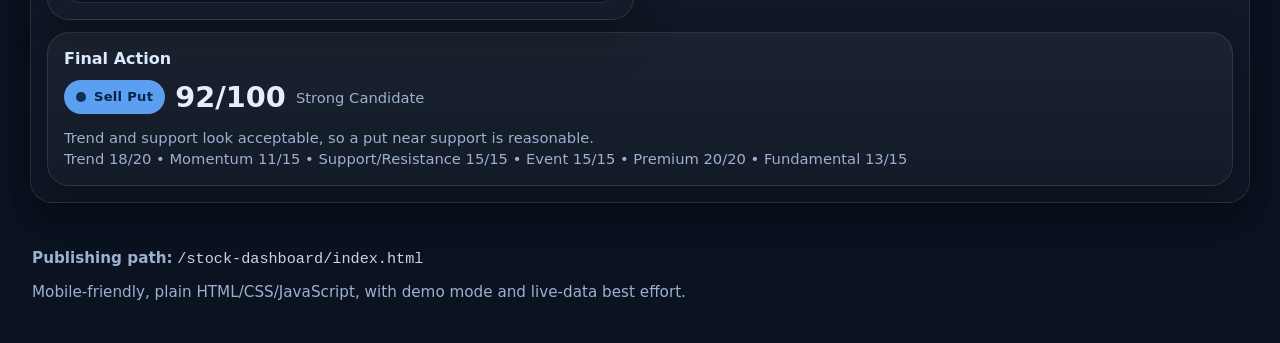
==== commit 1b0842d2: "Fix H78 dashboard fallback" ====
--- a/stock-dashboard/index.html
+++ b/stock-dashboard/index.html
@@ -30,7 +30,7 @@
         </div>
         <div class="section-note section-note--right">
           <div><strong>Portfolio source:</strong> prepared facts file from IBKR Flex / statement export</div>
-          <div><strong>Snapshot date:</strong> 2026-05-01</div>
+          <div><strong>Snapshot date:</strong> 2026-05-06</div>
           <div><strong>Page refreshed:</strong> <span id="pageRefresh">--</span></div>
         </div>
       </div>
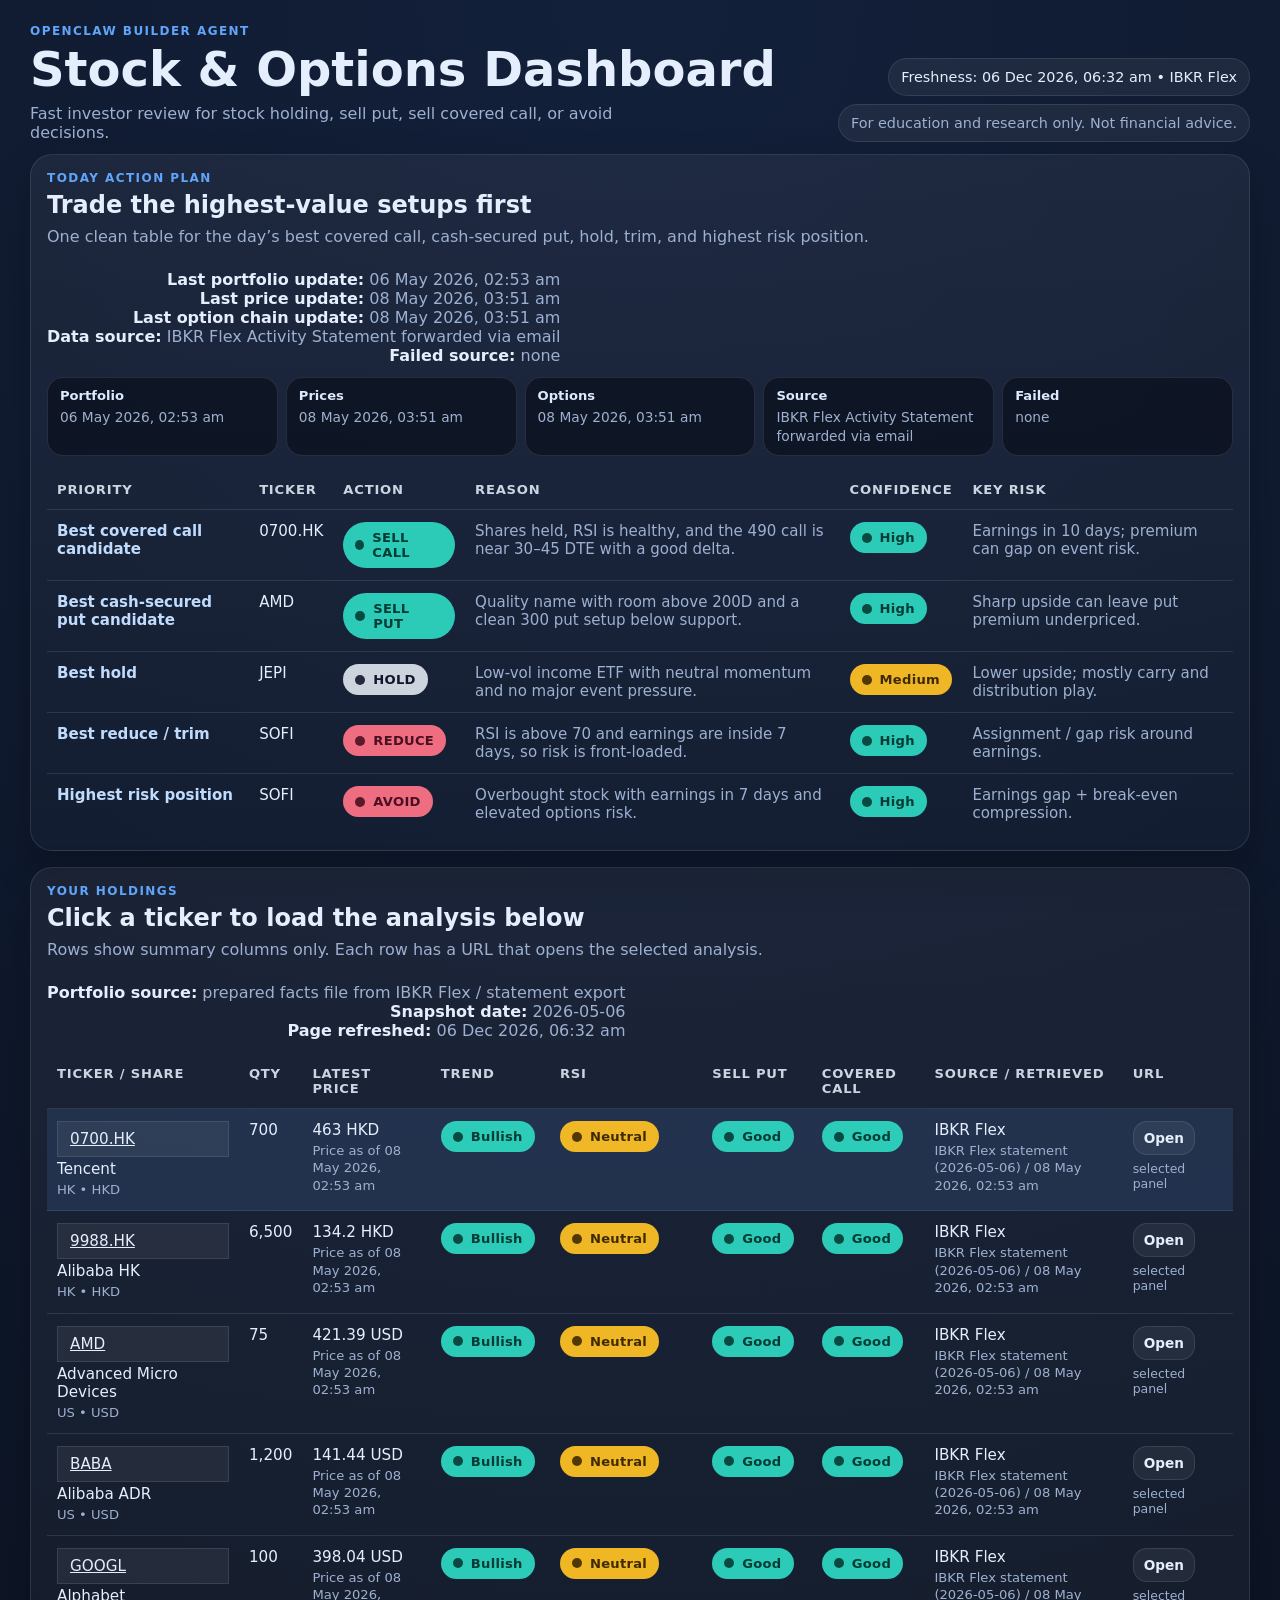
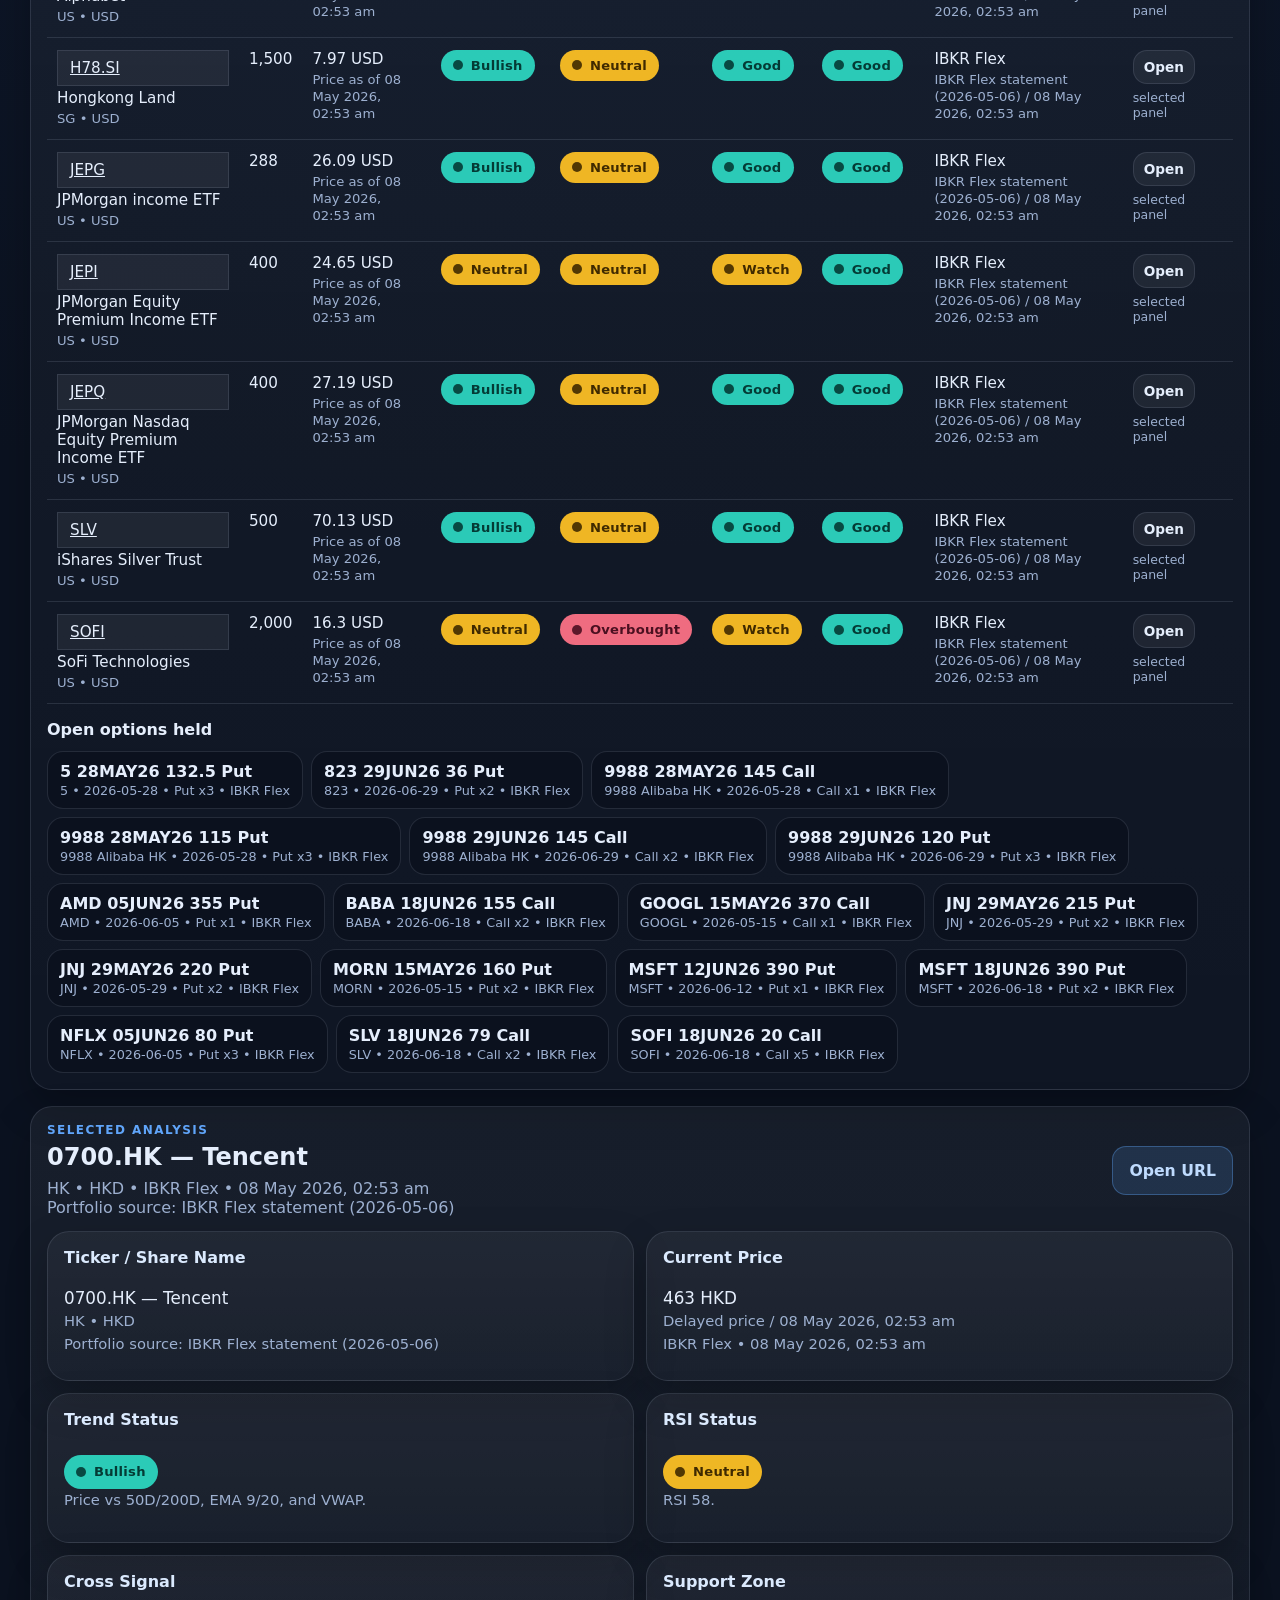
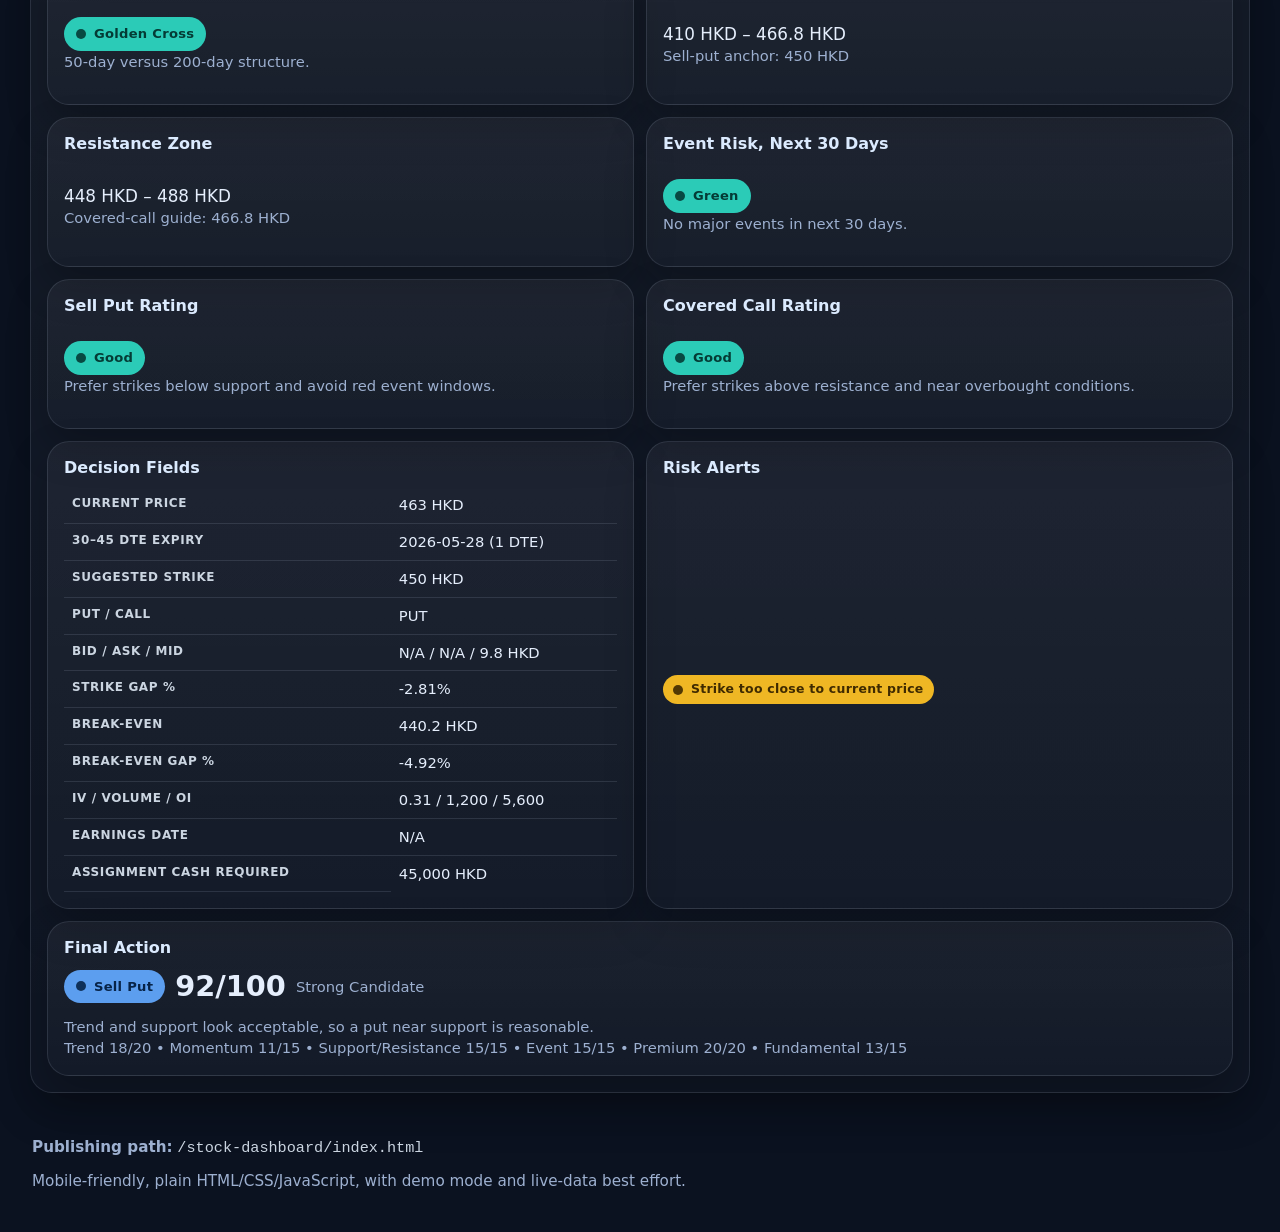
==== commit 9e7874a0: "Add daily action dashboard layer" ====
--- a/stock-dashboard/index.html
+++ b/stock-dashboard/index.html
@@ -21,6 +21,41 @@
   </header>
 
   <main class="shell">
+    <section class="action-overview card">
+      <div class="section-head">
+        <div>
+          <p class="eyebrow">Today Action Plan</p>
+          <h2>Trade the highest-value setups first</h2>
+          <p class="section-note">One clean table for the day’s best covered call, cash-secured put, hold, trim, and highest risk position.</p>
+        </div>
+        <div class="section-note section-note--right" id="freshnessSummary">
+          <div><strong>Last portfolio update:</strong> --</div>
+          <div><strong>Last price update:</strong> --</div>
+          <div><strong>Last option chain update:</strong> --</div>
+          <div><strong>Data source:</strong> --</div>
+          <div><strong>Failed source:</strong> --</div>
+        </div>
+      </div>
+
+      <div class="freshness-grid" id="freshnessGrid"></div>
+
+      <div class="table-wrap">
+        <table class="action-table">
+          <thead>
+            <tr>
+              <th>Priority</th>
+              <th>Ticker</th>
+              <th>Action</th>
+              <th>Reason</th>
+              <th>Confidence</th>
+              <th>Key Risk</th>
+            </tr>
+          </thead>
+          <tbody id="todayActionBody"></tbody>
+        </table>
+      </div>
+    </section>
+
     <section class="portfolio card">
       <div class="section-head">
         <div>
--- a/stock-dashboard/styles.css
+++ b/stock-dashboard/styles.css
@@ -44,6 +44,7 @@
   border: 1px solid var(--line); border-radius: 22px; box-shadow: var(--shadow);
 }
 .controls, .portfolio, .analysis { padding: 16px; margin-bottom: 16px; }
+.action-overview { padding: 16px; margin-bottom: 16px; }
 .controls__row { display: grid; grid-template-columns: 1.4fr .7fr auto; gap: 12px; align-items: end; }
 .controls__row--wrap { grid-template-columns: repeat(auto-fit, minmax(120px, auto)); margin-top: 12px; }
 label { display: grid; gap: 8px; color: var(--muted); font-size: .9rem; }
@@ -70,6 +71,35 @@
 }
 .section-note--right { text-align: right; }
 .section-note strong { color: var(--text); }
+
+.freshness-grid {
+  display: grid;
+  grid-template-columns: repeat(5, minmax(0, 1fr));
+  gap: 8px;
+  margin-top: 12px;
+}
+.freshness-item {
+  padding: 10px 12px;
+  border-radius: 16px;
+  border: 1px solid var(--line);
+  background: rgba(10,16,29,.72);
+}
+.freshness-item strong { display: block; margin-bottom: 4px; font-size: .82rem; color: #dbeafe; }
+.freshness-item span { color: var(--muted); font-size: .86rem; }
+
+.action-table {
+  width: 100%; border-collapse: collapse; min-width: 1100px; font-size: .94rem;
+}
+.action-table th, .action-table td {
+  padding: 12px 10px; border-bottom: 1px solid var(--line); vertical-align: top; text-align: left;
+}
+.action-table th { color: #cbd5e1; font-weight: 700; font-size: .82rem; text-transform: uppercase; letter-spacing: .06em; }
+.action-table tbody tr:hover { background: rgba(255,255,255,0.03); }
+.action-table tbody tr:last-child td { border-bottom: 0; }
+
+.priority-tag { font-weight: 800; color: #bfdbfe; }
+.plan-reason, .plan-risk { color: var(--muted); }
+.confidence-badge { font-weight: 700; }
 
 .table-wrap { overflow-x: auto; margin-top: 14px; }
 .portfolio-table {
@@ -131,6 +161,16 @@
 .setup-item span { color: var(--muted); }
 .score-row { display: flex; gap: 10px; flex-wrap: wrap; align-items: center; }
 .score { font-size: 1.8rem; font-weight: 800; }
+.pill-row { display: flex; gap: 8px; flex-wrap: wrap; }
+.pill-row .badge { font-size: .78rem; padding: 6px 10px; }
+.field-table {
+  width: 100%; border-collapse: collapse; font-size: .92rem;
+}
+.field-table th, .field-table td {
+  padding: 8px 8px; border-bottom: 1px solid var(--line); text-align: left; vertical-align: top;
+}
+.field-table th { color: #cbd5e1; text-transform: uppercase; letter-spacing: .05em; font-size: .75rem; }
+.field-table tr:last-child td { border-bottom: 0; }
 .analysis-header { margin-bottom: 14px; }
 .analysis-link { background: rgba(96, 165, 250, 0.15); border: 1px solid rgba(96, 165, 250, 0.35); color: #bfdbfe; align-self: center; }
 .footer-note { color: var(--muted); padding: 14px 2px 28px; font-size: .95rem; }
@@ -144,4 +184,5 @@
   .field--full { grid-column: auto; }
   .section-head { flex-direction: column; }
   .section-note--right { text-align: left; }
+  .freshness-grid { grid-template-columns: 1fr; }
 }
